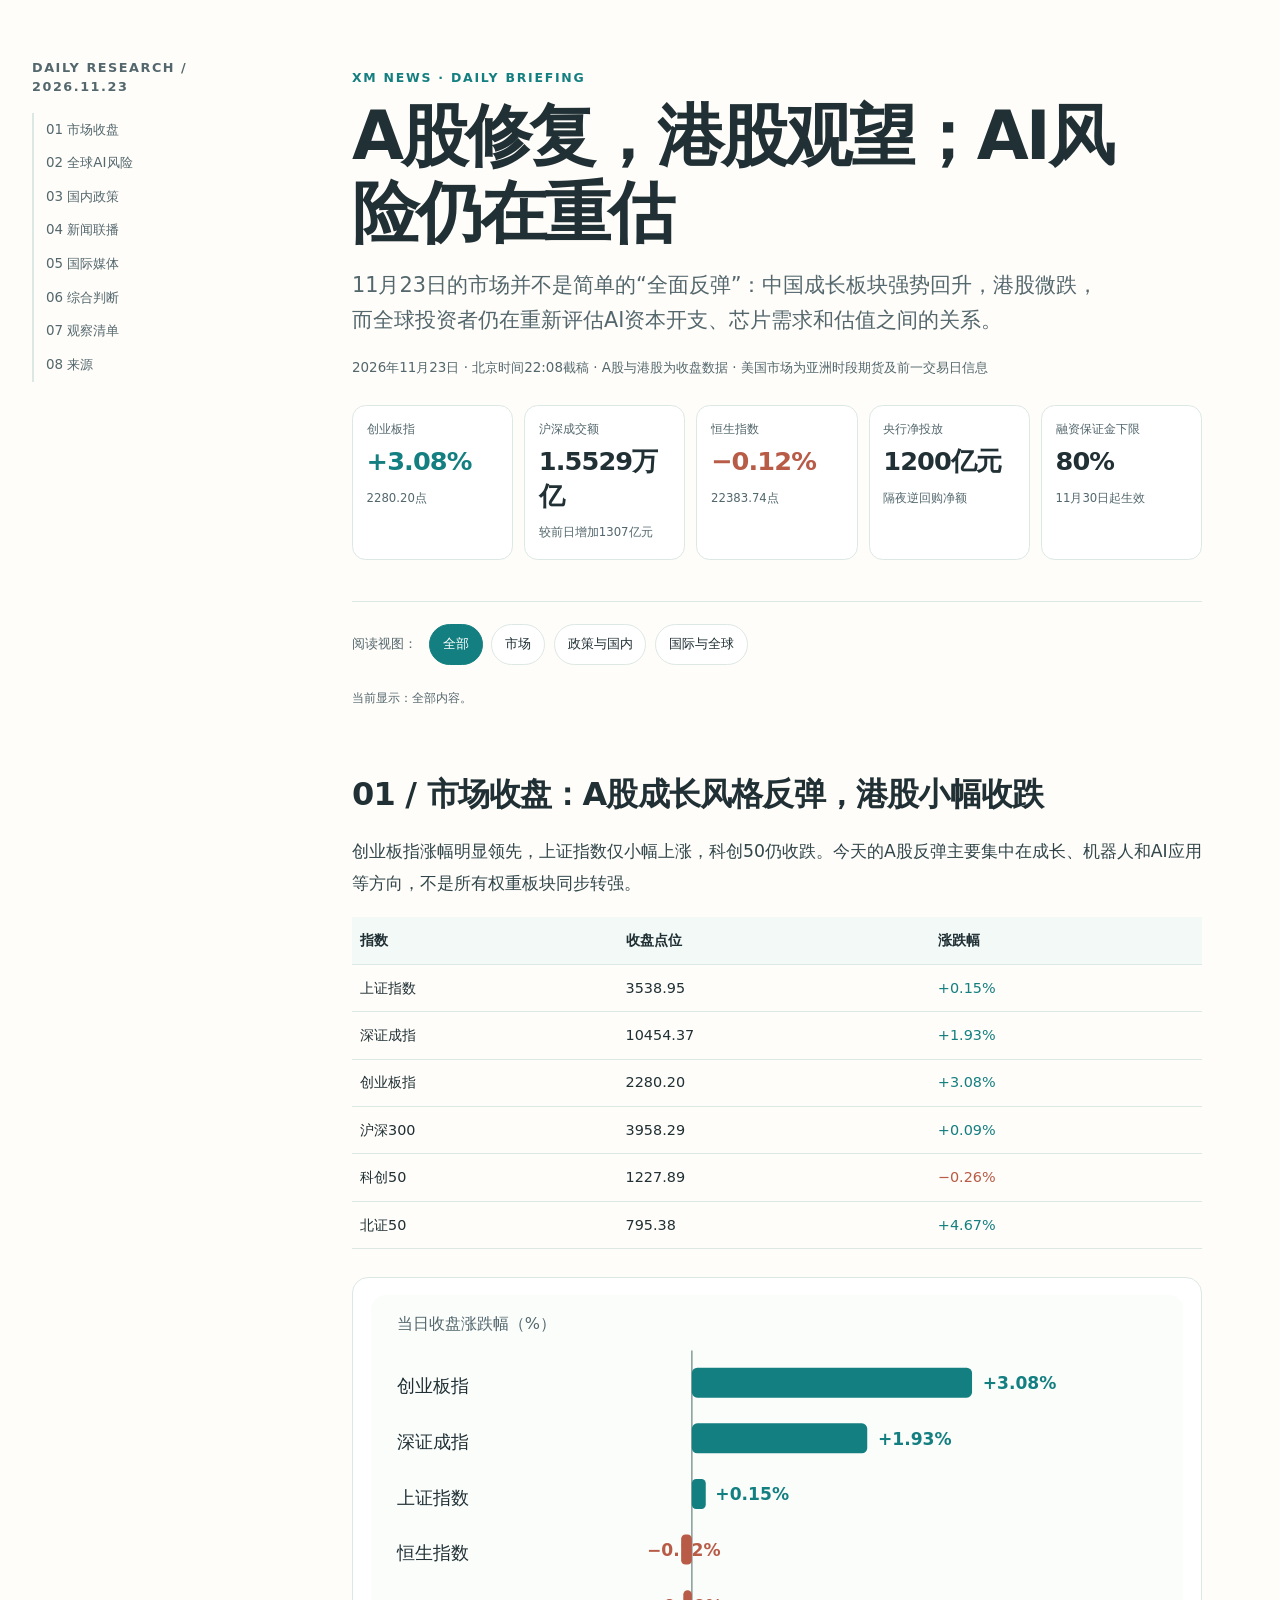
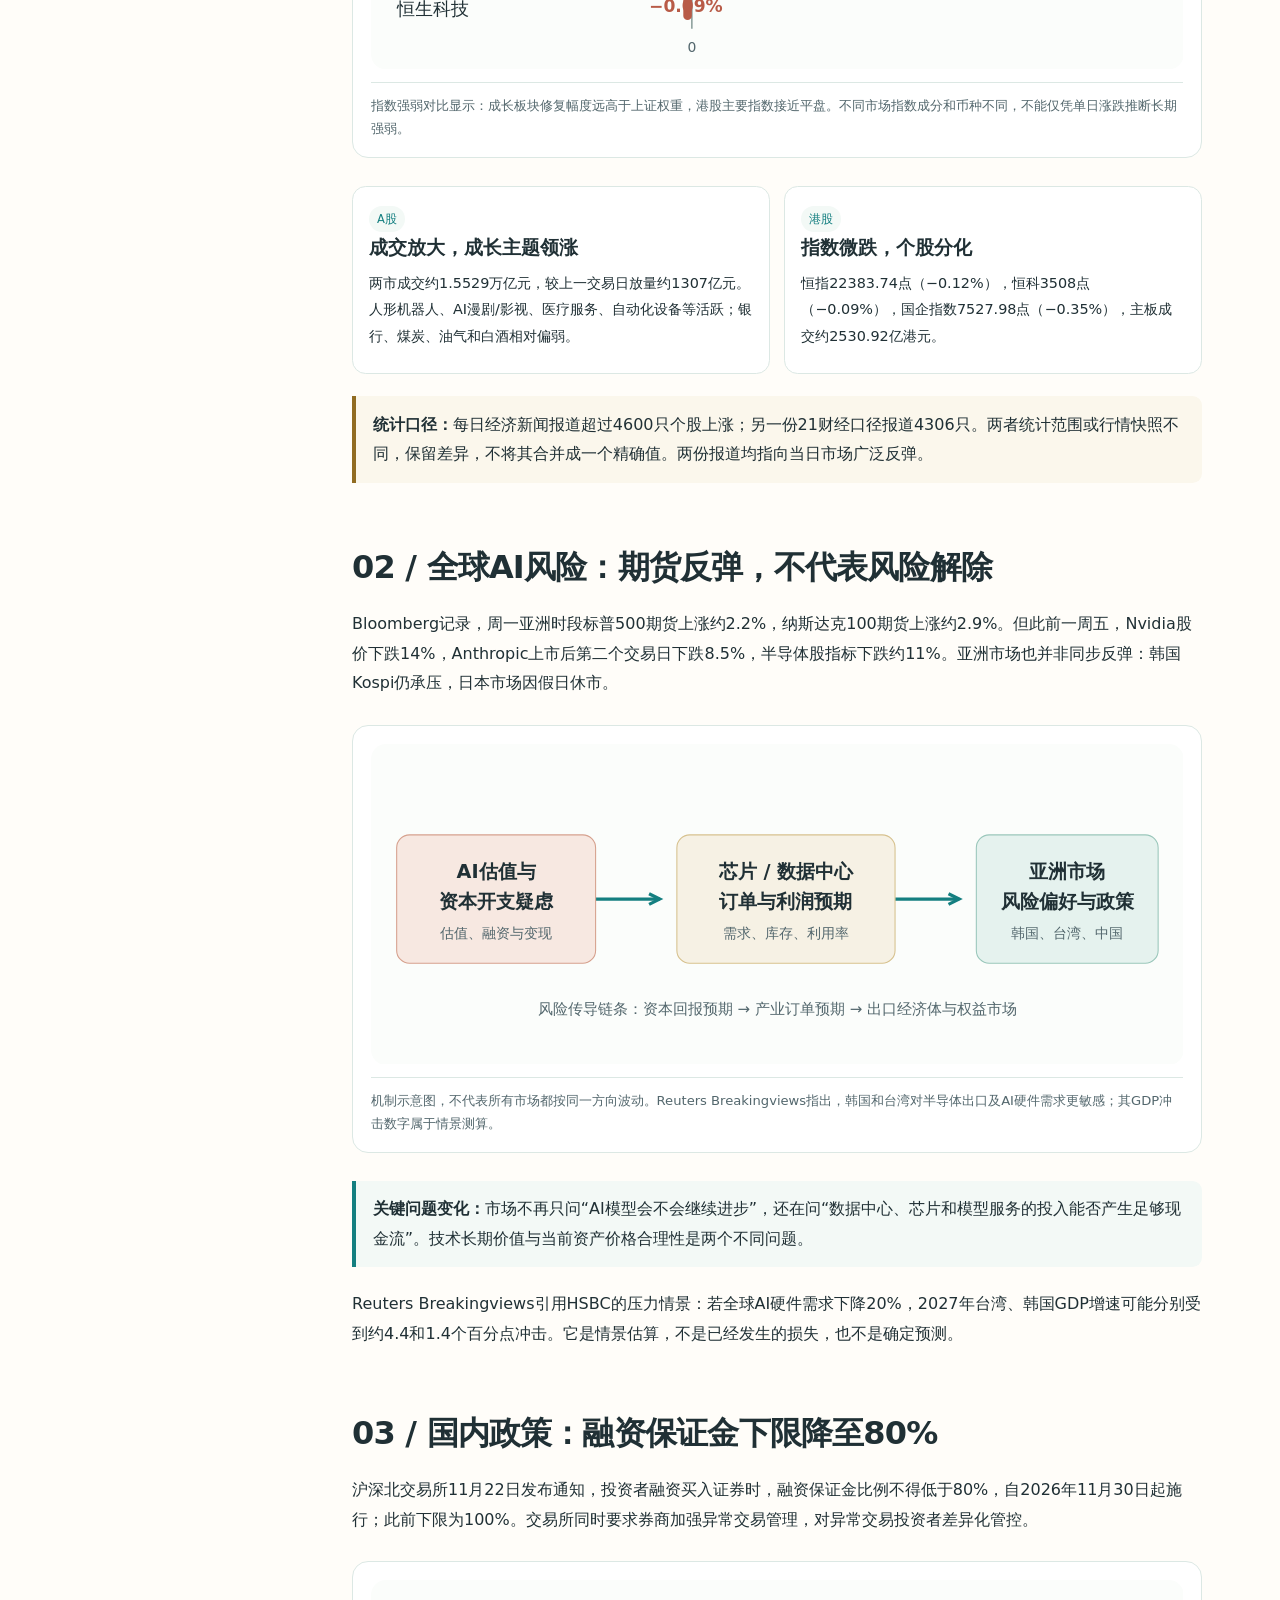
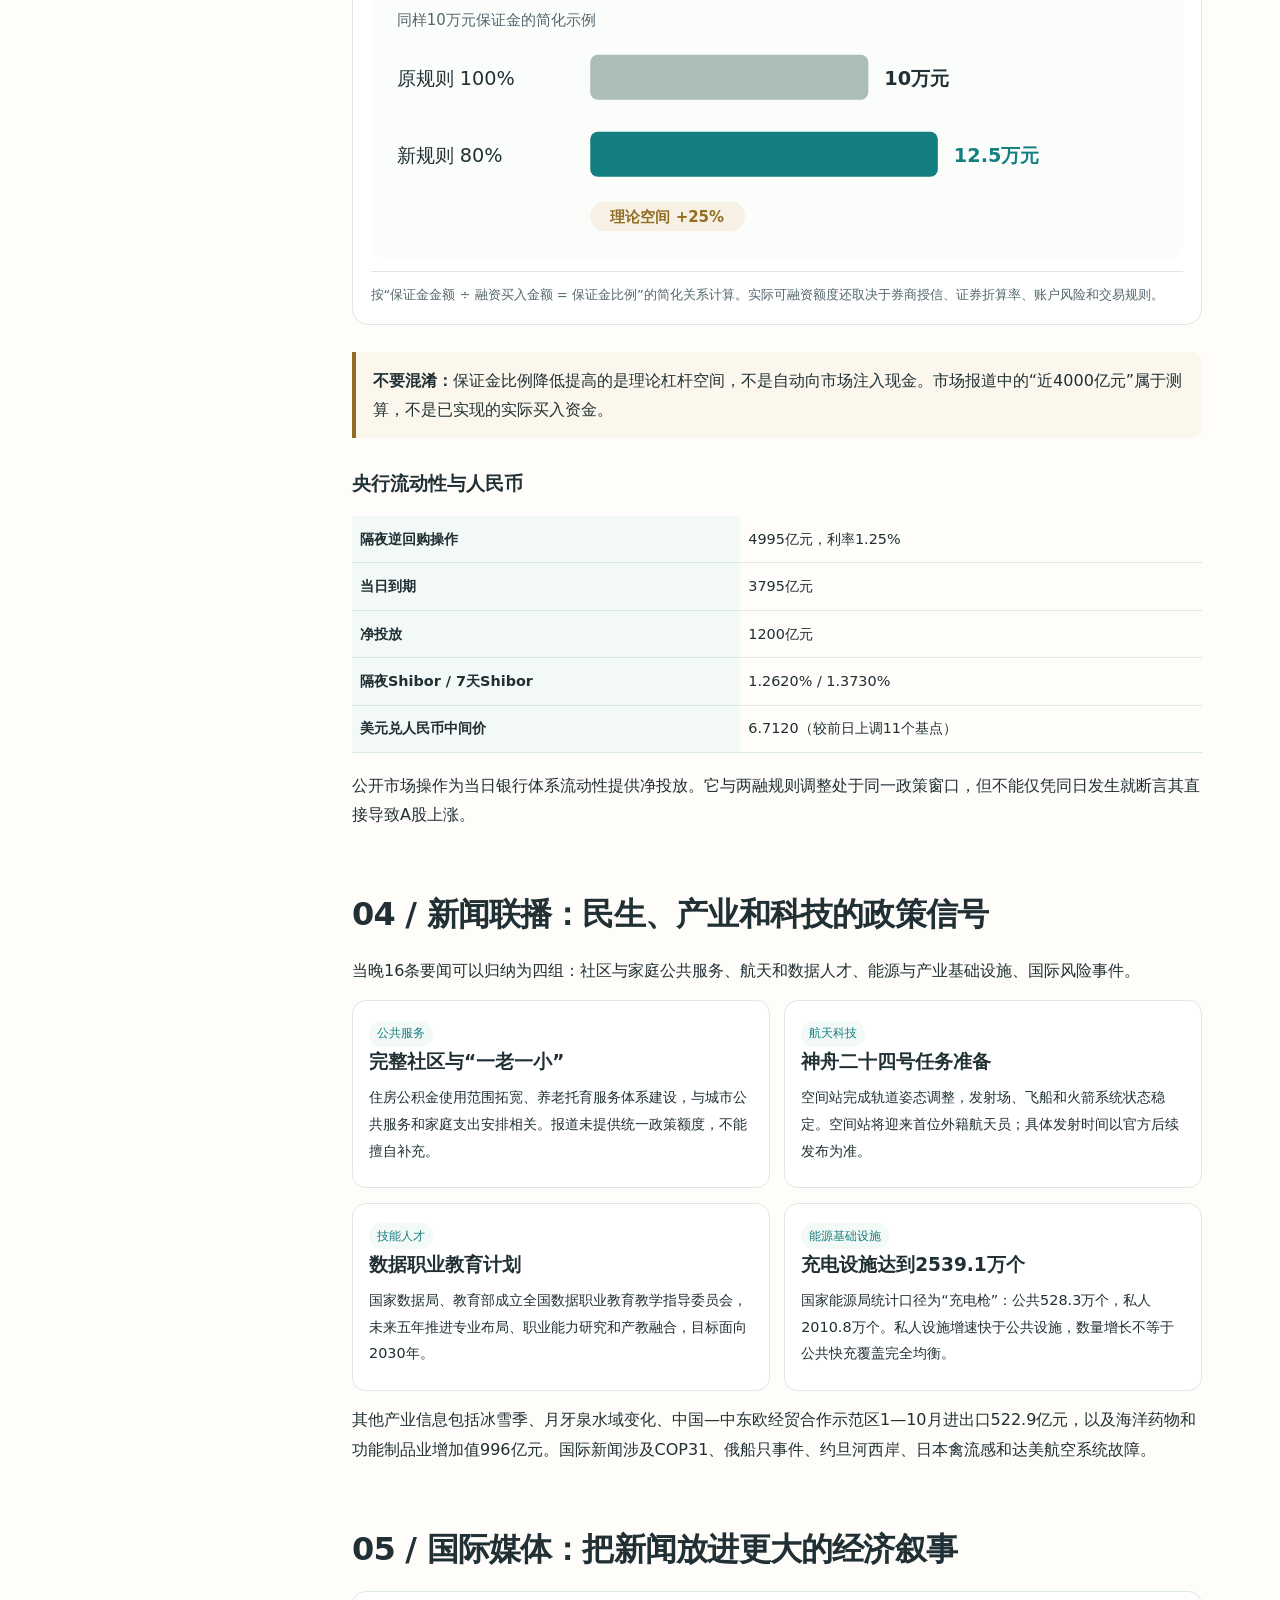
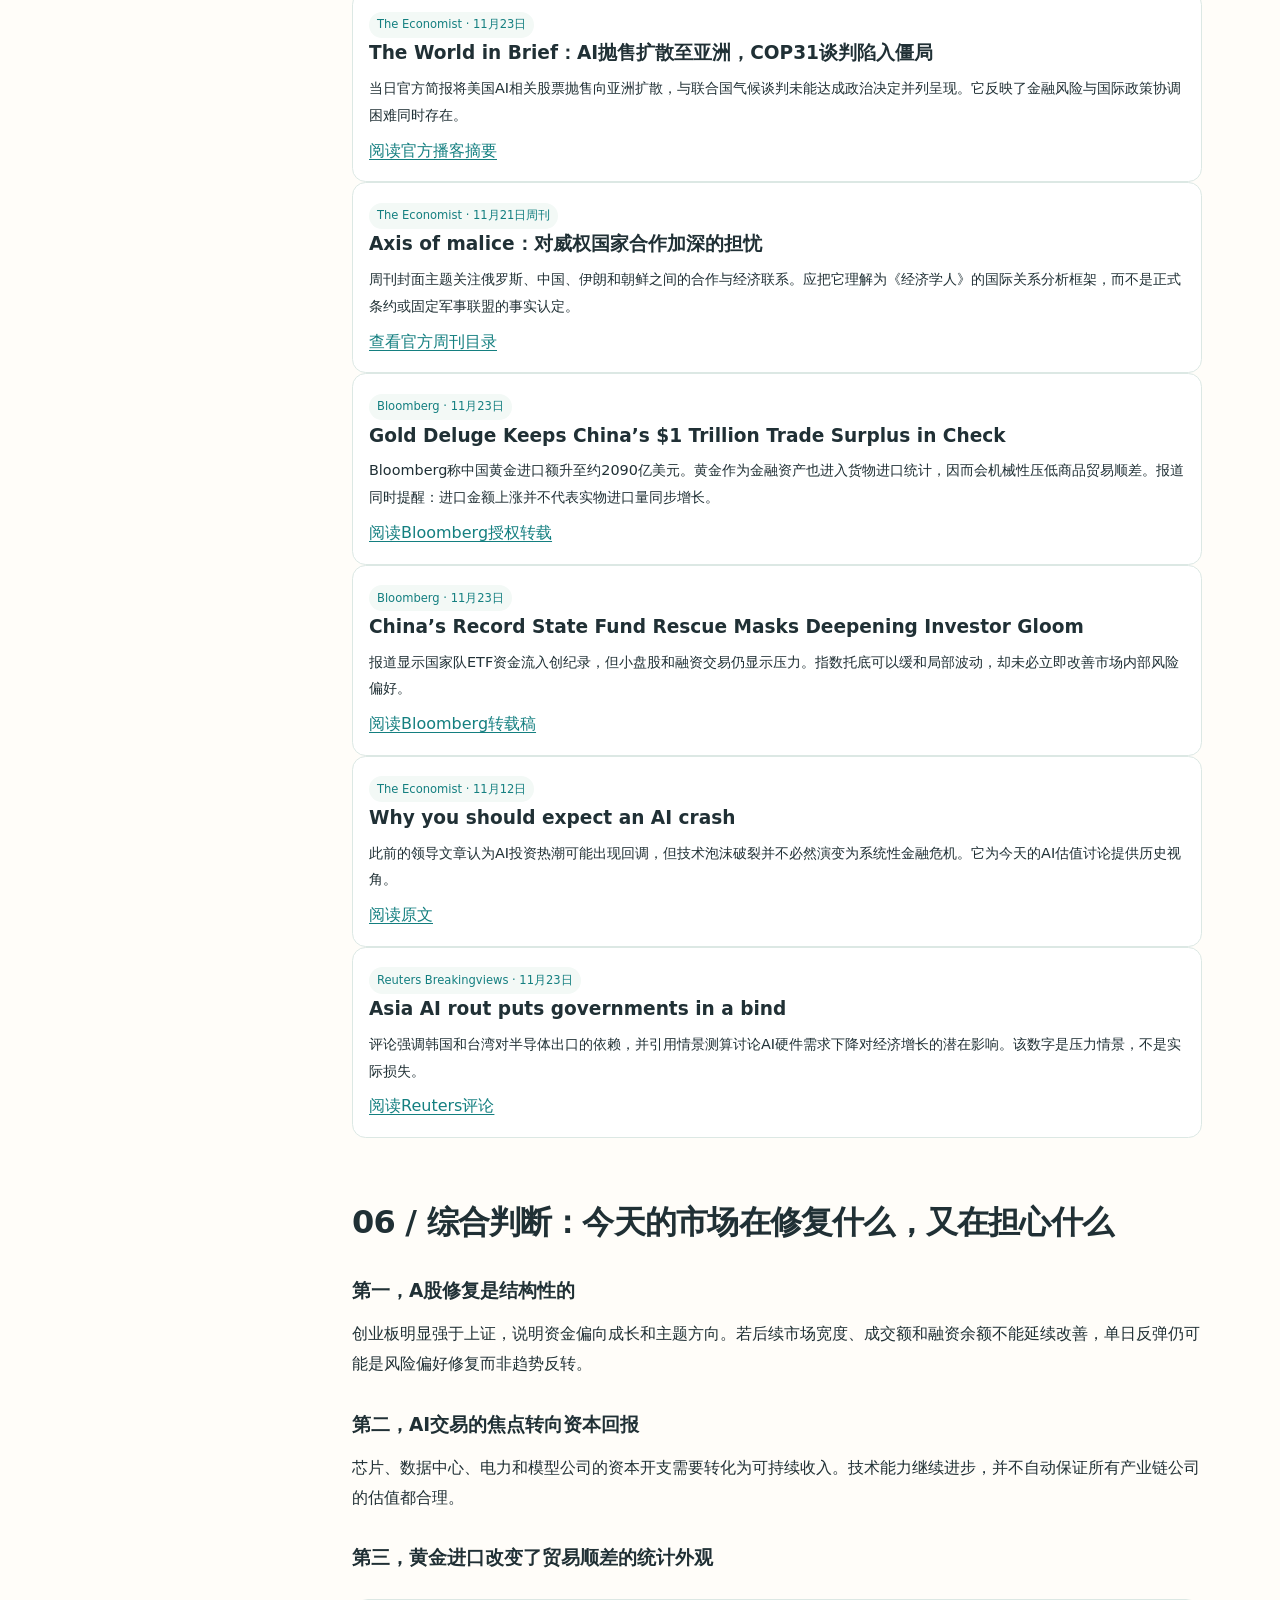
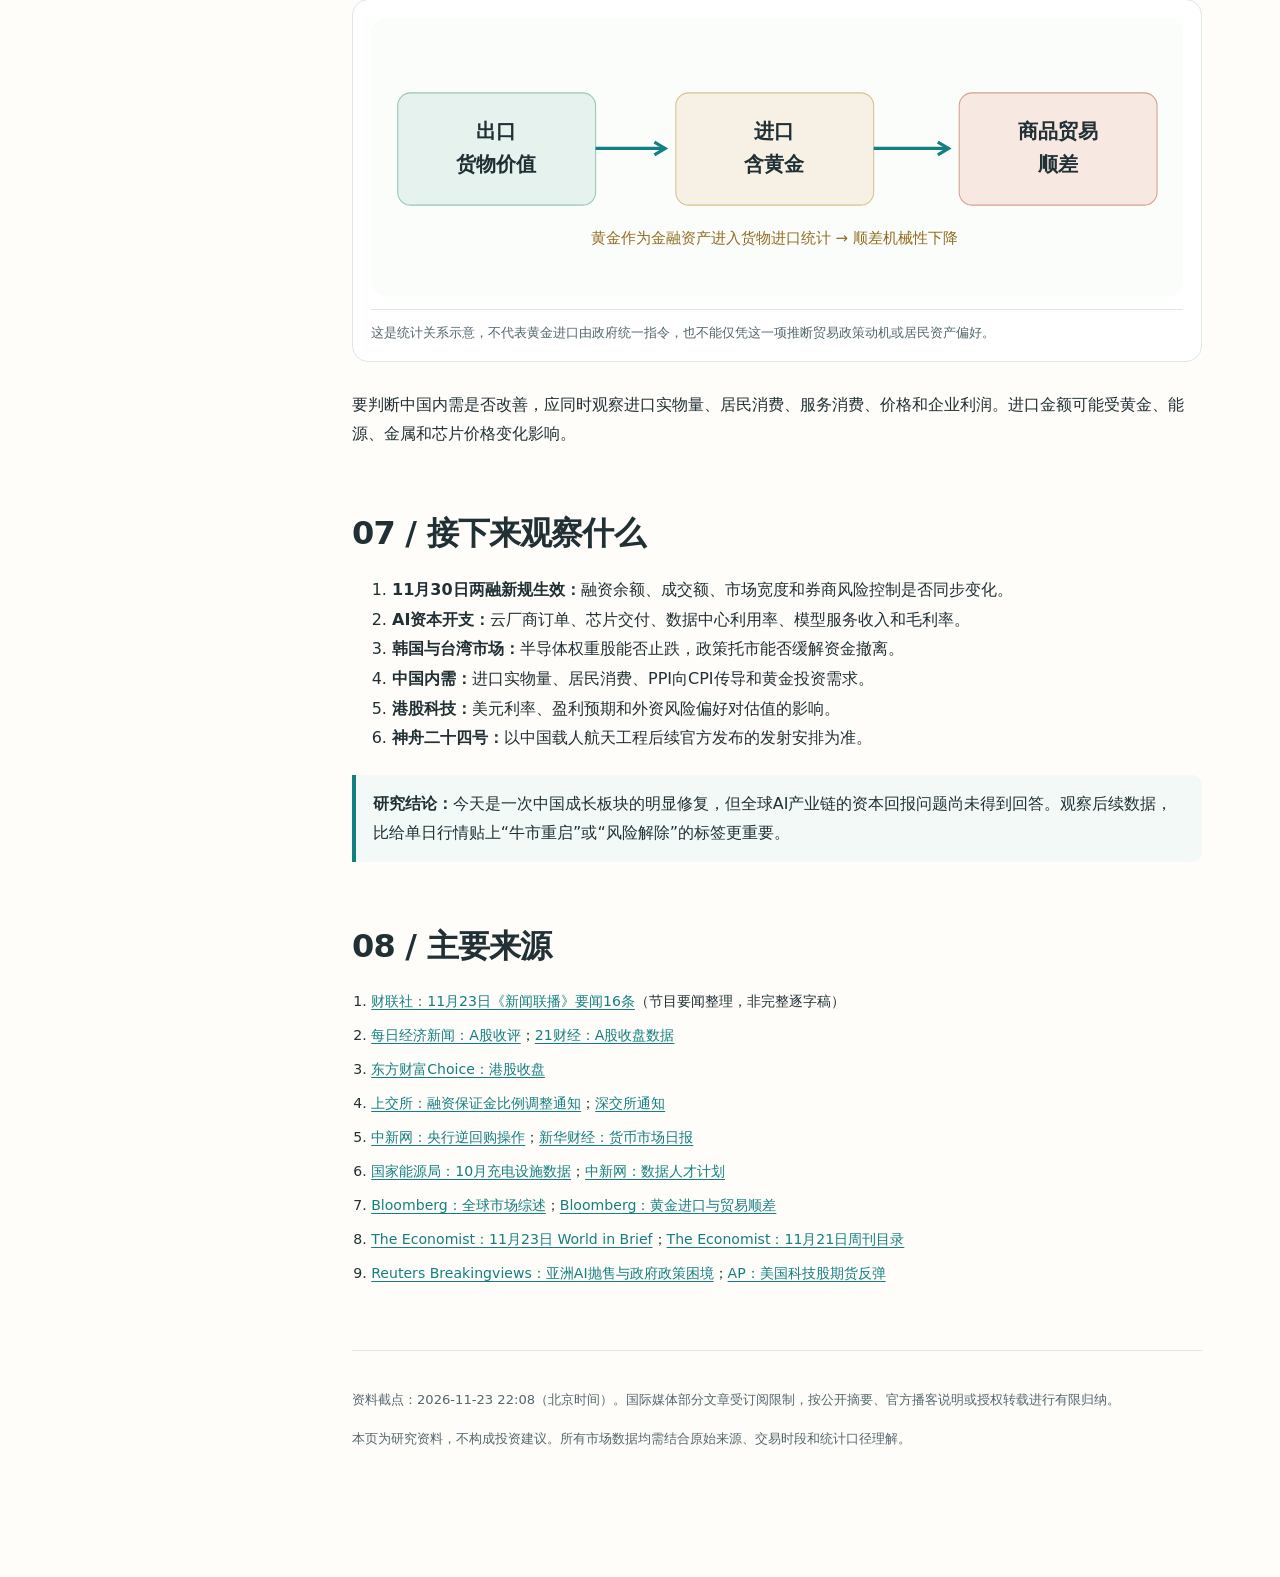
==== posts/2026-11-23/index.html @ ab64735c "feat: add daily news research archive and Olah-style visual report" ====
<!doctype html>
<html lang="zh-CN">
<head>
<meta charset="utf-8">
<meta name="viewport" content="width=device-width,initial-scale=1">
<meta name="color-scheme" content="light">
<meta name="description" content="2026年11月23日新闻联播、A股港股、全球市场与Economist、Bloomberg重点文章研究。">
<title>2026.11.23｜A股修复，AI风险重估</title>
<style>
:root{color-scheme:light;--paper:#fffdf9;--ink:#203035;--subtle:#53676d;--accent:#147f80;--transform:#d06d4d;--structure:#7461ba;--annotation:#916c22;--border:#dce8e4;--surface:#f3f9f6;--max-reading:850px;--positive:#147f80;--negative:#b85b47}
*{box-sizing:border-box}
html{scroll-behavior:smooth}
body{margin:0;background:var(--paper);color:var(--ink);font:16px/1.85 system-ui,-apple-system,"PingFang SC","Microsoft YaHei",sans-serif}
a{color:var(--accent);text-underline-offset:.18em}
a:hover{color:var(--transform)}
a:focus-visible,button:focus-visible{outline:3px solid var(--accent);outline-offset:3px}
.skip-link{position:absolute;left:1rem;top:-5rem;background:var(--ink);color:white;padding:.5rem 1rem;z-index:20}
.skip-link:focus{top:1rem}
.layout{max-width:1280px;margin:0 auto;display:grid;grid-template-columns:210px minmax(0,1fr);gap:clamp(2rem,5vw,5rem);padding:3.6rem 2rem 7rem}
.toc{position:sticky;top:2rem;align-self:start;font-size:.84rem;line-height:1.55;max-height:calc(100vh - 4rem);overflow:auto}
.toc strong{display:block;font-size:.8rem;letter-spacing:.12em;margin-bottom:1rem;color:var(--subtle)}
.toc a{display:block;text-decoration:none;color:var(--subtle);border-left:2px solid var(--border);padding:.4rem .75rem}
.toc a:hover{border-color:var(--accent);color:var(--accent);background:var(--surface)}
main{min-width:0}
article{max-width:var(--max-reading);margin:0 auto;min-width:0}
.kicker{font-size:.78rem;letter-spacing:.14em;color:var(--accent);font-weight:750;text-transform:uppercase}
.article-header{padding:.5rem 0 1.4rem;border-bottom:1px solid var(--border)}
.article-header h1{font-size:clamp(2.45rem,5.4vw,4.2rem);line-height:1.14;letter-spacing:-.045em;margin:.6rem 0 1rem;max-width:780px}
.dek{font-size:clamp(1.1rem,2vw,1.3rem);line-height:1.7;color:var(--subtle);max-width:760px;margin:.5rem 0 1.1rem}
.meta{font-size:.84rem;color:var(--subtle)}
.metrics{display:grid;grid-template-columns:repeat(5,minmax(0,1fr));gap:.7rem;margin:1.5rem 0 1.2rem}
.metric{border:1px solid var(--border);border-radius:.85rem;background:white;padding:.8rem .85rem;min-width:0}
.metric .name{font-size:.76rem;color:var(--subtle);display:block}
.metric .value{display:block;font-size:clamp(1.15rem,2vw,1.65rem);font-weight:760;letter-spacing:-.035em;line-height:1.35;margin:.2rem 0}
.metric .detail{font-size:.73rem;color:var(--subtle)}
.positive{color:var(--positive)}.negative{color:var(--negative)}
.filterbar{display:flex;align-items:center;gap:.55rem;flex-wrap:wrap;margin:1.35rem 0}
.filterbar span{font-size:.82rem;color:var(--subtle);margin-right:.2rem}
button{font:inherit;font-size:.82rem;cursor:pointer;padding:.45rem .8rem;border:1px solid var(--border);border-radius:999px;background:white;color:var(--ink)}
button[aria-pressed="true"]{background:var(--accent);color:white;border-color:var(--accent)}
.status{min-height:1.35rem;font-size:.78rem;color:var(--subtle)}
section{scroll-margin-top:2rem;margin-top:3.9rem}
h2{font-size:clamp(1.55rem,3vw,2rem);line-height:1.4;margin:0 0 1.2rem;letter-spacing:-.025em}
h3{font-size:1.16rem;line-height:1.5;margin:2rem 0 .6rem}
p{margin:.9rem 0}
.lead{font-size:1.08rem;color:#31464b}
.small{font-size:.86rem;color:var(--subtle)}
.note{margin:1.4rem 0;padding:.85rem 1.05rem;border-left:4px solid var(--accent);background:var(--surface);border-radius:0 .6rem .6rem 0}
.warning{border-left-color:var(--annotation);background:#fbf7ec}
figure{margin:1.7rem 0;padding:1.1rem;border:1px solid var(--border);border-radius:1rem;background:white}
figure svg{width:100%;height:auto;display:block}
figcaption{font-size:.82rem;line-height:1.7;color:var(--subtle);border-top:1px solid var(--border);margin-top:.8rem;padding-top:.75rem}
table{width:100%;border-collapse:collapse;font-size:.9rem;margin:1.1rem 0}
th,td{border-bottom:1px solid var(--border);text-align:left;padding:.62rem .5rem;vertical-align:top}
th{font-weight:700;background:var(--surface)}
.grid2{display:grid;grid-template-columns:repeat(2,minmax(0,1fr));gap:.9rem}
.panel{border:1px solid var(--border);border-radius:.85rem;padding:1rem;background:white}
.panel h3{margin:.1rem 0 .5rem}
.panel p{font-size:.9rem;margin:.45rem 0}
.tag{display:inline-block;font-size:.72rem;color:var(--accent);background:var(--surface);border-radius:999px;padding:.15rem .5rem;margin-right:.25rem}
.story[hidden]{display:none!important}
.source-list{padding-left:1.2rem}
.source-list li{margin:.5rem 0;font-size:.88rem}
footer{border-top:1px solid var(--border);margin-top:4rem;padding-top:1.4rem;color:var(--subtle);font-size:.82rem}
@media(max-width:960px){.layout{display:block;padding:2rem 1.25rem 5rem}.toc{position:static;max-height:none;margin-bottom:1.5rem;border-bottom:1px solid var(--border);padding-bottom:1rem}.toc a{display:inline-block;border:0;border-bottom:2px solid transparent;margin-right:.3rem;padding:.35rem .3rem}.metrics{grid-template-columns:repeat(3,minmax(0,1fr))}}
@media(max-width:560px){body{font-size:15.5px}.layout{padding:1.2rem 1rem 4rem}.metrics{grid-template-columns:repeat(2,minmax(0,1fr));gap:.55rem}.metric{padding:.7rem}.grid2{grid-template-columns:1fr}figure{padding:.65rem}section{margin-top:3rem}h2{margin-bottom:.9rem}table{font-size:.82rem}th,td{padding:.5rem .35rem}}
@media(prefers-reduced-motion:reduce){html{scroll-behavior:auto}*,*::before,*::after{animation:none!important;transition:none!important}}
@media print{body{background:white;color:black;font-size:10.5pt}.layout{display:block;padding:0}.toc,.filterbar,.skip-link{display:none!important}article{max-width:none}.metrics{grid-template-columns:repeat(5,1fr)}figure{break-inside:avoid}.story[hidden]{display:block!important}a{color:#164e54}section{margin-top:1.6rem}}
</style>
</head>
<body>
<a class="skip-link" href="#content">跳转至正文</a>
<div class="layout">
<nav class="toc" aria-label="文章目录">
<strong>DAILY RESEARCH / 2026.11.23</strong>
<a href="#markets">01 市场收盘</a>
<a href="#ai">02 全球AI风险</a>
<a href="#policy">03 国内政策</a>
<a href="#broadcast">04 新闻联播</a>
<a href="#media">05 国际媒体</a>
<a href="#synthesis">06 综合判断</a>
<a href="#watch">07 观察清单</a>
<a href="#sources">08 来源</a>
</nav>
<main id="content">
<article>
<header class="article-header">
<div class="kicker">XM NEWS · DAILY BRIEFING</div>
<h1>A股修复，港股观望；AI风险仍在重估</h1>
<p class="dek">11月23日的市场并不是简单的“全面反弹”：中国成长板块强势回升，港股微跌，而全球投资者仍在重新评估AI资本开支、芯片需求和估值之间的关系。</p>
<div class="meta">2026年11月23日 · 北京时间22:08截稿 · A股与港股为收盘数据 · 美国市场为亚洲时段期货及前一交易日信息</div>
<div class="metrics">
<div class="metric"><span class="name">创业板指</span><span class="value positive">+3.08%</span><span class="detail">2280.20点</span></div>
<div class="metric"><span class="name">沪深成交额</span><span class="value">1.5529万亿</span><span class="detail">较前日增加1307亿元</span></div>
<div class="metric"><span class="name">恒生指数</span><span class="value negative">−0.12%</span><span class="detail">22383.74点</span></div>
<div class="metric"><span class="name">央行净投放</span><span class="value">1200亿元</span><span class="detail">隔夜逆回购净额</span></div>
<div class="metric"><span class="name">融资保证金下限</span><span class="value">80%</span><span class="detail">11月30日起生效</span></div>
</div>
</header>

<div class="filterbar" aria-label="内容筛选">
<span>阅读视图：</span>
<button type="button" data-filter="all" aria-pressed="false">全部</button>
<button type="button" data-filter="markets" aria-pressed="false">市场</button>
<button type="button" data-filter="policy" aria-pressed="false">政策与国内</button>
<button type="button" data-filter="global" aria-pressed="false">国际与全球</button>
</div>
<div id="filter-status" class="status" aria-live="polite">当前显示全部内容。</div>

<section id="markets" class="story" data-topic="markets">
<h2>01 / 市场收盘：A股成长风格反弹，港股小幅收跌</h2>
<p class="lead">创业板指涨幅明显领先，上证指数仅小幅上涨，科创50仍收跌。今天的A股反弹主要集中在成长、机器人和AI应用等方向，不是所有权重板块同步转强。</p>
<table>
<thead><tr><th>指数</th><th>收盘点位</th><th>涨跌幅</th></tr></thead>
<tbody>
<tr><td>上证指数</td><td>3538.95</td><td class="positive">+0.15%</td></tr>
<tr><td>深证成指</td><td>10454.37</td><td class="positive">+1.93%</td></tr>
<tr><td>创业板指</td><td>2280.20</td><td class="positive">+3.08%</td></tr>
<tr><td>沪深300</td><td>3958.29</td><td class="positive">+0.09%</td></tr>
<tr><td>科创50</td><td>1227.89</td><td class="negative">−0.26%</td></tr>
<tr><td>北证50</td><td>795.38</td><td class="positive">+4.67%</td></tr>
</tbody>
</table>
<figure>
<svg role="img" aria-labelledby="a-title a-desc" viewBox="0 0 760 350" xmlns="http://www.w3.org/2000/svg">
<title id="a-title">11月23日主要指数涨跌幅对比</title>
<desc id="a-desc">创业板指上涨3.08%，深证成指上涨1.93%，上证指数上涨0.15%，恒生指数下跌0.12%，恒生科技指数下跌0.09%。</desc>
<rect width="760" height="350" rx="14" fill="#fbfdfb"/>
<text x="24" y="32" fill="#53676d" font-size="15">当日收盘涨跌幅（%）</text>
<line x1="300" y1="52" x2="300" y2="312" stroke="#8da19d" stroke-width="1.5"/>
<g font-size="17" fill="#203035">
<text x="24" y="91">创业板指</text><text x="24" y="143">深证成指</text><text x="24" y="195">上证指数</text><text x="24" y="247">恒生指数</text><text x="24" y="299">恒生科技</text>
</g>
<g fill="#147f80">
<rect x="300" y="68" width="262" height="28" rx="5"/><rect x="300" y="120" width="164" height="28" rx="5"/><rect x="300" y="172" width="13" height="28" rx="4"/>
</g>
<g fill="#b85b47">
<rect x="290" y="224" width="10" height="28" rx="4"/><rect x="292" y="276" width="8" height="28" rx="4"/>
</g>
<g font-size="16" font-weight="700">
<text x="572" y="88" fill="#147f80">+3.08%</text><text x="474" y="140" fill="#147f80">+1.93%</text><text x="322" y="192" fill="#147f80">+0.15%</text><text x="258" y="244" fill="#b85b47">−0.12%</text><text x="260" y="296" fill="#b85b47">−0.09%</text>
</g>
<text x="300" y="334" fill="#53676d" font-size="13" text-anchor="middle">0</text>
</svg>
<figcaption>指数强弱对比显示：成长板块修复幅度远高于上证权重，港股主要指数接近平盘。不同市场指数成分和币种不同，不能仅凭单日涨跌推断长期强弱。</figcaption>
</figure>
<div class="grid2">
<div class="panel"><span class="tag">A股</span><h3>成交放大，成长主题领涨</h3><p>两市成交约1.5529万亿元，较上一交易日放量约1307亿元。人形机器人、AI漫剧/影视、医疗服务、自动化设备等活跃；银行、煤炭、油气和白酒相对偏弱。</p></div>
<div class="panel"><span class="tag">港股</span><h3>指数微跌，个股分化</h3><p>恒指22383.74点（−0.12%），恒科3508点（−0.09%），国企指数7527.98点（−0.35%），主板成交约2530.92亿港元。</p></div>
</div>
<div class="note warning"><strong>统计口径：</strong>每日经济新闻报道超过4600只个股上涨；另一份21财经口径报道4306只。两者统计范围或行情快照不同，保留差异，不将其合并成一个精确值。两份报道均指向当日市场广泛反弹。</div>
</section>

<section id="ai" class="story" data-topic="global">
<h2>02 / 全球AI风险：期货反弹，不代表风险解除</h2>
<p>Bloomberg记录，周一亚洲时段标普500期货上涨约2.2%，纳斯达克100期货上涨约2.9%。但此前一周五，Nvidia股价下跌14%，Anthropic上市后第二个交易日下跌8.5%，半导体股指标下跌约11%。亚洲市场也并非同步反弹：韩国Kospi仍承压，日本市场因假日休市。</p>
<figure>
<svg role="img" aria-labelledby="flow-title flow-desc" viewBox="0 0 760 300" xmlns="http://www.w3.org/2000/svg">
<title id="flow-title">AI估值修正向亚洲市场传导的路径</title>
<desc id="flow-desc">AI资本开支回报疑虑影响芯片和数据中心订单预期，再传导至亚洲科技出口、市场风险偏好和政策托底。</desc>
<rect width="760" height="300" rx="14" fill="#fbfdfb"/>
<g stroke="#147f80" stroke-width="3" fill="none"><path d="M210 145 H270"/><path d="M490 145 H550"/><path d="M260 140 l10 5 -10 5"/><path d="M540 140 l10 5 -10 5"/></g>
<rect x="24" y="85" width="186" height="120" rx="12" fill="#f7e8e1" stroke="#d6a18e"/>
<rect x="286" y="85" width="204" height="120" rx="12" fill="#f6f1e4" stroke="#d7c28f"/>
<rect x="566" y="85" width="170" height="120" rx="12" fill="#e5f2ee" stroke="#9ac7bb"/>
<g font-size="18" font-weight="700" fill="#203035" text-anchor="middle"><text x="117" y="125">AI估值与</text><text x="117" y="153">资本开支疑虑</text><text x="388" y="125">芯片 / 数据中心</text><text x="388" y="153">订单与利润预期</text><text x="651" y="125">亚洲市场</text><text x="651" y="153">风险偏好与政策</text></g>
<g font-size="13" fill="#53676d" text-anchor="middle"><text x="117" y="181">估值、融资与变现</text><text x="388" y="181">需求、库存、利用率</text><text x="651" y="181">韩国、台湾、中国</text></g>
<text x="380" y="252" font-size="14" fill="#53676d" text-anchor="middle">风险传导链条：资本回报预期 → 产业订单预期 → 出口经济体与权益市场</text>
</svg>
<figcaption>机制示意图，不代表所有市场都按同一方向波动。Reuters Breakingviews指出，韩国和台湾对半导体出口及AI硬件需求更敏感；其GDP冲击数字属于情景测算。</figcaption>
</figure>
<div class="note"><strong>关键问题变化：</strong>市场不再只问“AI模型会不会继续进步”，还在问“数据中心、芯片和模型服务的投入能否产生足够现金流”。技术长期价值与当前资产价格合理性是两个不同问题。</div>
<p>Reuters Breakingviews引用HSBC的压力情景：若全球AI硬件需求下降20%，2027年台湾、韩国GDP增速可能分别受到约4.4和1.4个百分点冲击。它是情景估算，不是已经发生的损失，也不是确定预测。</p>
</section>

<section id="policy" class="story" data-topic="policy">
<h2>03 / 国内政策：融资保证金下限降至80%</h2>
<p>沪深北交易所11月22日发布通知，投资者融资买入证券时，融资保证金比例不得低于80%，自2026年11月30日起施行；此前下限为100%。交易所同时要求券商加强异常交易管理，对异常交易投资者差异化管控。</p>
<figure>
<svg role="img" aria-labelledby="margin-title margin-desc" viewBox="0 0 760 260" xmlns="http://www.w3.org/2000/svg">
<title id="margin-title">融资保证金比例调整的理论购买能力示意</title>
<desc id="margin-desc">相同10万元保证金，保证金比例100%时对应10万元融资买入金额，比例80%时对应12.5万元，理论能力提升25%。</desc>
<rect width="760" height="260" rx="14" fill="#fbfdfb"/>
<g fill="#53676d" font-size="14"><text x="24" y="42">同样10万元保证金的简化示例</text></g>
<text x="24" y="98" font-size="18" fill="#203035">原规则 100%</text><rect x="205" y="70" width="260" height="42" rx="7" fill="#aabdb8"/><text x="480" y="98" font-size="18" fill="#203035" font-weight="700">10万元</text>
<text x="24" y="170" font-size="18" fill="#203035">新规则 80%</text><rect x="205" y="142" width="325" height="42" rx="7" fill="#147f80"/><text x="545" y="170" font-size="18" fill="#147f80" font-weight="700">12.5万元</text>
<rect x="205" y="207" width="145" height="28" rx="14" fill="#f6f1e4"/><text x="277" y="226" text-anchor="middle" font-size="14" fill="#916c22" font-weight="700">理论空间 +25%</text>
</svg>
<figcaption>按“保证金金额 ÷ 融资买入金额 = 保证金比例”的简化关系计算。实际可融资额度还取决于券商授信、证券折算率、账户风险和交易规则。</figcaption>
</figure>
<div class="note warning"><strong>不要混淆：</strong>保证金比例降低提高的是理论杠杆空间，不是自动向市场注入现金。市场报道中的“近4000亿元”属于测算，不是已实现的实际买入资金。</div>
<h3>央行流动性与人民币</h3>
<table><tbody>
<tr><th>隔夜逆回购操作</th><td>4995亿元，利率1.25%</td></tr>
<tr><th>当日到期</th><td>3795亿元</td></tr>
<tr><th>净投放</th><td>1200亿元</td></tr>
<tr><th>隔夜Shibor / 7天Shibor</th><td>1.2620% / 1.3730%</td></tr>
<tr><th>美元兑人民币中间价</th><td>6.7120（较前日上调11个基点）</td></tr>
</tbody></table>
<p>公开市场操作为当日银行体系流动性提供净投放。它与两融规则调整处于同一政策窗口，但不能仅凭同日发生就断言其直接导致A股上涨。</p>
</section>

<section id="broadcast" class="story" data-topic="policy">
<h2>04 / 新闻联播：民生、产业和科技的政策信号</h2>
<p>当晚16条要闻可以归纳为四组：社区与家庭公共服务、航天和数据人才、能源与产业基础设施、国际风险事件。</p>
<div class="grid2">
<div class="panel"><span class="tag">公共服务</span><h3>完整社区与“一老一小”</h3><p>住房公积金使用范围拓宽、养老托育服务体系建设，与城市公共服务和家庭支出安排相关。报道未提供统一政策额度，不能擅自补充。</p></div>
<div class="panel"><span class="tag">航天科技</span><h3>神舟二十四号任务准备</h3><p>空间站完成轨道姿态调整，发射场、飞船和火箭系统状态稳定。空间站将迎来首位外籍航天员；具体发射时间以官方后续发布为准。</p></div>
<div class="panel"><span class="tag">技能人才</span><h3>数据职业教育计划</h3><p>国家数据局、教育部成立全国数据职业教育教学指导委员会，未来五年推进专业布局、职业能力研究和产教融合，目标面向2030年。</p></div>
<div class="panel"><span class="tag">能源基础设施</span><h3>充电设施达到2539.1万个</h3><p>国家能源局统计口径为“充电枪”：公共528.3万个，私人2010.8万个。私人设施增速快于公共设施，数量增长不等于公共快充覆盖完全均衡。</p></div>
</div>
<p>其他产业信息包括冰雪季、月牙泉水域变化、中国—中东欧经贸合作示范区1—10月进出口522.9亿元，以及海洋药物和功能制品业增加值996亿元。国际新闻涉及COP31、俄船只事件、约旦河西岸、日本禽流感和达美航空系统故障。</p>
</section>

<section id="media" class="story" data-topic="global">
<h2>05 / 国际媒体：把新闻放进更大的经济叙事</h2>
<div class="panel">
<span class="tag">The Economist · 11月23日</span>
<h3>The World in Brief：AI抛售扩散至亚洲，COP31谈判陷入僵局</h3>
<p>当日官方简报将美国AI相关股票抛售向亚洲扩散，与联合国气候谈判未能达成政治决定并列呈现。它反映了金融风险与国际政策协调困难同时存在。</p>
<a href="https://shows.acast.com/theeconomistmorningbriefing/episodes/cop31-collapses-russian-ship-hit-in-baltic-sea-and-mor" target="_blank" rel="noopener">阅读官方播客摘要</a>
</div>
<div class="panel">
<span class="tag">The Economist · 11月21日周刊</span>
<h3>Axis of malice：对威权国家合作加深的担忧</h3>
<p>周刊封面主题关注俄罗斯、中国、伊朗和朝鲜之间的合作与经济联系。应把它理解为《经济学人》的国际关系分析框架，而不是正式条约或固定军事联盟的事实认定。</p>
<a href="https://shows.acast.com/the-economist-weekly-edition/episodes" target="_blank" rel="noopener">查看官方周刊目录</a>
</div>
<div class="panel">
<span class="tag">Bloomberg · 11月23日</span>
<h3>Gold Deluge Keeps China’s $1 Trillion Trade Surplus in Check</h3>
<p>Bloomberg称中国黄金进口额升至约2090亿美元。黄金作为金融资产也进入货物进口统计，因而会机械性压低商品贸易顺差。报道同时提醒：进口金额上涨并不代表实物进口量同步增长。</p>
<a href="https://www.swissinfo.ch/eng/gold-deluge-keeps-chinas-$1-trillion-trade-surplus-in-check/92421298" target="_blank" rel="noopener">阅读Bloomberg授权转载</a>
</div>
<div class="panel">
<span class="tag">Bloomberg · 11月23日</span>
<h3>China’s Record State Fund Rescue Masks Deepening Investor Gloom</h3>
<p>报道显示国家队ETF资金流入创纪录，但小盘股和融资交易仍显示压力。指数托底可以缓和局部波动，却未必立即改善市场内部风险偏好。</p>
<a href="https://www.businesstimes.com.sg/international/chinas-record-state-fund-rescue-masks-deepening-investor-gloom" target="_blank" rel="noopener">阅读Bloomberg转载稿</a>
</div>
<div class="panel">
<span class="tag">The Economist · 11月12日</span>
<h3>Why you should expect an AI crash</h3>
<p>此前的领导文章认为AI投资热潮可能出现回调，但技术泡沫破裂并不必然演变为系统性金融危机。它为今天的AI估值讨论提供历史视角。</p>
<a href="https://www.economist.com/leaders/2026/11/12/why-you-should-expect-an-ai-crash" target="_blank" rel="noopener">阅读原文</a>
</div>
<div class="panel">
<span class="tag">Reuters Breakingviews · 11月23日</span>
<h3>Asia AI rout puts governments in a bind</h3>
<p>评论强调韩国和台湾对半导体出口的依赖，并引用情景测算讨论AI硬件需求下降对经济增长的潜在影响。该数字是压力情景，不是实际损失。</p>
<a href="https://www.reuters.com/commentary/breakingviews/asia-ai-rout-puts-governments-bind-2026-11-23/" target="_blank" rel="noopener">阅读Reuters评论</a>
</div>
</section>

<section id="synthesis" class="story" data-topic="markets">
<h2>06 / 综合判断：今天的市场在修复什么，又在担心什么</h2>
<h3>第一，A股修复是结构性的</h3>
<p>创业板明显强于上证，说明资金偏向成长和主题方向。若后续市场宽度、成交额和融资余额不能延续改善，单日反弹仍可能是风险偏好修复而非趋势反转。</p>
<h3>第二，AI交易的焦点转向资本回报</h3>
<p>芯片、数据中心、电力和模型公司的资本开支需要转化为可持续收入。技术能力继续进步，并不自动保证所有产业链公司的估值都合理。</p>
<h3>第三，黄金进口改变了贸易顺差的统计外观</h3>
<figure>
<svg role="img" aria-labelledby="gold-title gold-desc" viewBox="0 0 760 260" xmlns="http://www.w3.org/2000/svg">
<title id="gold-title">黄金进口如何影响商品贸易顺差统计</title>
<desc id="gold-desc">出口减去进口形成商品贸易顺差，黄金进口增加会扩大统计中的进口额，从而机械性降低顺差；这不等同于消费需求已经全面复苏。</desc>
<rect width="760" height="260" rx="14" fill="#fbfdfb"/>
<rect x="25" y="70" width="185" height="105" rx="12" fill="#e5f2ee" stroke="#9ac7bb"/>
<rect x="285" y="70" width="185" height="105" rx="12" fill="#f6f1e4" stroke="#d7c28f"/>
<rect x="550" y="70" width="185" height="105" rx="12" fill="#f7e8e1" stroke="#d6a18e"/>
<g font-size="19" font-weight="700" text-anchor="middle" fill="#203035"><text x="117" y="112">出口</text><text x="117" y="143">货物价值</text><text x="377" y="112">进口</text><text x="377" y="143">含黄金</text><text x="642" y="112">商品贸易</text><text x="642" y="143">顺差</text></g>
<g stroke="#147f80" stroke-width="3" fill="none"><path d="M210 122 H275 M470 122 H540"/><path d="M265 116 l10 6 -10 6 M530 116 l10 6 -10 6"/></g>
<text x="377" y="210" font-size="14" fill="#916c22" text-anchor="middle">黄金作为金融资产进入货物进口统计 → 顺差机械性下降</text>
</svg>
<figcaption>这是统计关系示意，不代表黄金进口由政府统一指令，也不能仅凭这一项推断贸易政策动机或居民资产偏好。</figcaption>
</figure>
<p>要判断中国内需是否改善，应同时观察进口实物量、居民消费、服务消费、价格和企业利润。进口金额可能受黄金、能源、金属和芯片价格变化影响。</p>
</section>

<section id="watch" class="story" data-topic="markets">
<h2>07 / 接下来观察什么</h2>
<ol>
<li><strong>11月30日两融新规生效：</strong>融资余额、成交额、市场宽度和券商风险控制是否同步变化。</li>
<li><strong>AI资本开支：</strong>云厂商订单、芯片交付、数据中心利用率、模型服务收入和毛利率。</li>
<li><strong>韩国与台湾市场：</strong>半导体权重股能否止跌，政策托市能否缓解资金撤离。</li>
<li><strong>中国内需：</strong>进口实物量、居民消费、PPI向CPI传导和黄金投资需求。</li>
<li><strong>港股科技：</strong>美元利率、盈利预期和外资风险偏好对估值的影响。</li>
<li><strong>神舟二十四号：</strong>以中国载人航天工程后续官方发布的发射安排为准。</li>
</ol>
<div class="note"><strong>研究结论：</strong>今天是一次中国成长板块的明显修复，但全球AI产业链的资本回报问题尚未得到回答。观察后续数据，比给单日行情贴上“牛市重启”或“风险解除”的标签更重要。</div>
</section>

<section id="sources" class="story" data-topic="all">
<h2>08 / 主要来源</h2>
<ol class="source-list">
<li><a href="https://finance.eastmoney.com/a/202611233937488474.html" target="_blank" rel="noopener">财联社：11月23日《新闻联播》要闻16条</a>（节目要闻整理，非完整逐字稿）</li>
<li><a href="https://www.nbd.com.cn/articles/2026-11-23/4655897.html" target="_blank" rel="noopener">每日经济新闻：A股收评</a>；<a href="https://finance.eastmoney.com/a/202611233937239827.html" target="_blank" rel="noopener">21财经：A股收盘数据</a></li>
<li><a href="https://finance.eastmoney.com/a/202611233937279790.html" target="_blank" rel="noopener">东方财富Choice：港股收盘</a></li>
<li><a href="https://www.sse.com.cn/lawandrules/sselawsrules2025/trade/specific/margin/c/c_20261122_10838633.shtml" target="_blank" rel="noopener">上交所：融资保证金比例调整通知</a>；<a href="https://www.szse.cn/disclosure/notice/t20261122_623985.html" target="_blank" rel="noopener">深交所通知</a></li>
<li><a href="https://www.chinanews.com/cj/2026/11-23/10736260.shtml" target="_blank" rel="noopener">中新网：央行逆回购操作</a>；<a href="https://m.cnfin.com/yw-lb/zixun/20261123/4499248_1.html" target="_blank" rel="noopener">新华财经：货币市场日报</a></li>
<li><a href="https://prpq.nea.gov.cn/jnyw/14930.html" target="_blank" rel="noopener">国家能源局：10月充电设施数据</a>；<a href="https://www.chinanews.com/edu/2026/11-23/10736240.shtml" target="_blank" rel="noopener">中新网：数据人才计划</a></li>
<li><a href="https://www.swissinfo.ch/eng/us-stock-futures-rally-after-ai-rout,-havens-fall:-markets-wrap/92421262" target="_blank" rel="noopener">Bloomberg：全球市场综述</a>；<a href="https://www.swissinfo.ch/eng/gold-deluge-keeps-chinas-$1-trillion-trade-surplus-in-check/92421298" target="_blank" rel="noopener">Bloomberg：黄金进口与贸易顺差</a></li>
<li><a href="https://shows.acast.com/theeconomistmorningbriefing/episodes/cop31-collapses-russian-ship-hit-in-baltic-sea-and-mor" target="_blank" rel="noopener">The Economist：11月23日 World in Brief</a>；<a href="https://shows.acast.com/the-economist-weekly-edition/episodes" target="_blank" rel="noopener">The Economist：11月21日周刊目录</a></li>
<li><a href="https://www.reuters.com/commentary/breakingviews/asia-ai-rout-puts-governments-bind-2026-11-23/" target="_blank" rel="noopener">Reuters Breakingviews：亚洲AI抛售与政府政策困境</a>；<a href="https://apnews.com/article/49ba1beba78fa4ed2bd5898029f79c91" target="_blank" rel="noopener">AP：美国科技股期货反弹</a></li>
</ol>
</section>
<footer>
<p>资料截点：2026-11-23 22:08（北京时间）。国际媒体部分文章受订阅限制，按公开摘要、官方播客说明或授权转载进行有限归纳。</p>
<p>本页为研究资料，不构成投资建议。所有市场数据均需结合原始来源、交易时段和统计口径理解。</p>
</footer>
</article>
</main>
</div>
<script>
(() => {
  const buttons = [...document.querySelectorAll('[data-filter]')];
  const stories = [...document.querySelectorAll('.story[data-topic]')];
  const status = document.getElementById('filter-status');
  const labels = {all:'全部内容',markets:'市场内容',policy:'政策与国内内容',global:'国际与全球内容'};
  function activate(filter) {
    stories.forEach(section => {
      const topics = (section.dataset.topic || '').split(/\s+/);
      section.hidden = filter !== 'all' && !topics.includes(filter) && !topics.includes('all');
    });
    buttons.forEach(button => button.setAttribute('aria-pressed', String(button.dataset.filter === filter)));
    status.textContent = '当前显示：' + labels[filter] + '。';
  }
  buttons.forEach(button => button.addEventListener('click', () => activate(button.dataset.filter)));
  activate('all');
})();
</script>
</body>
</html>
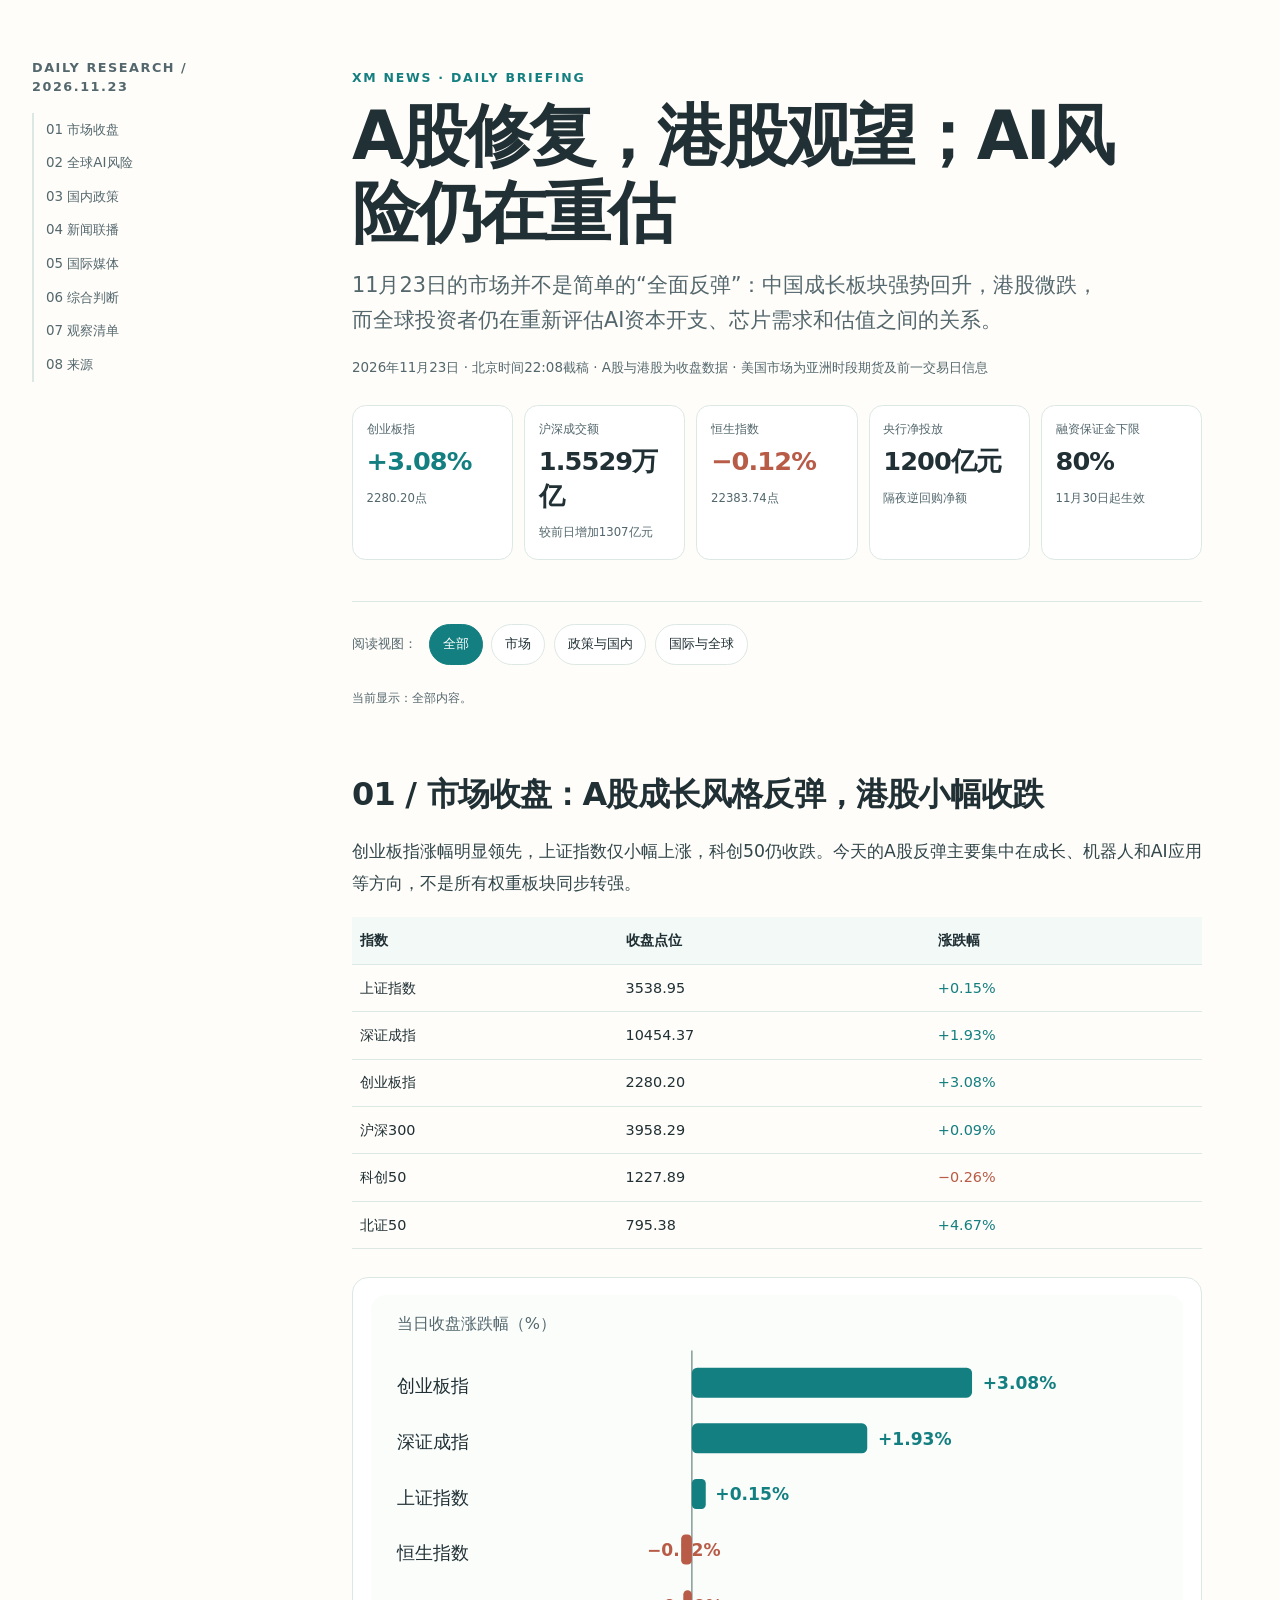
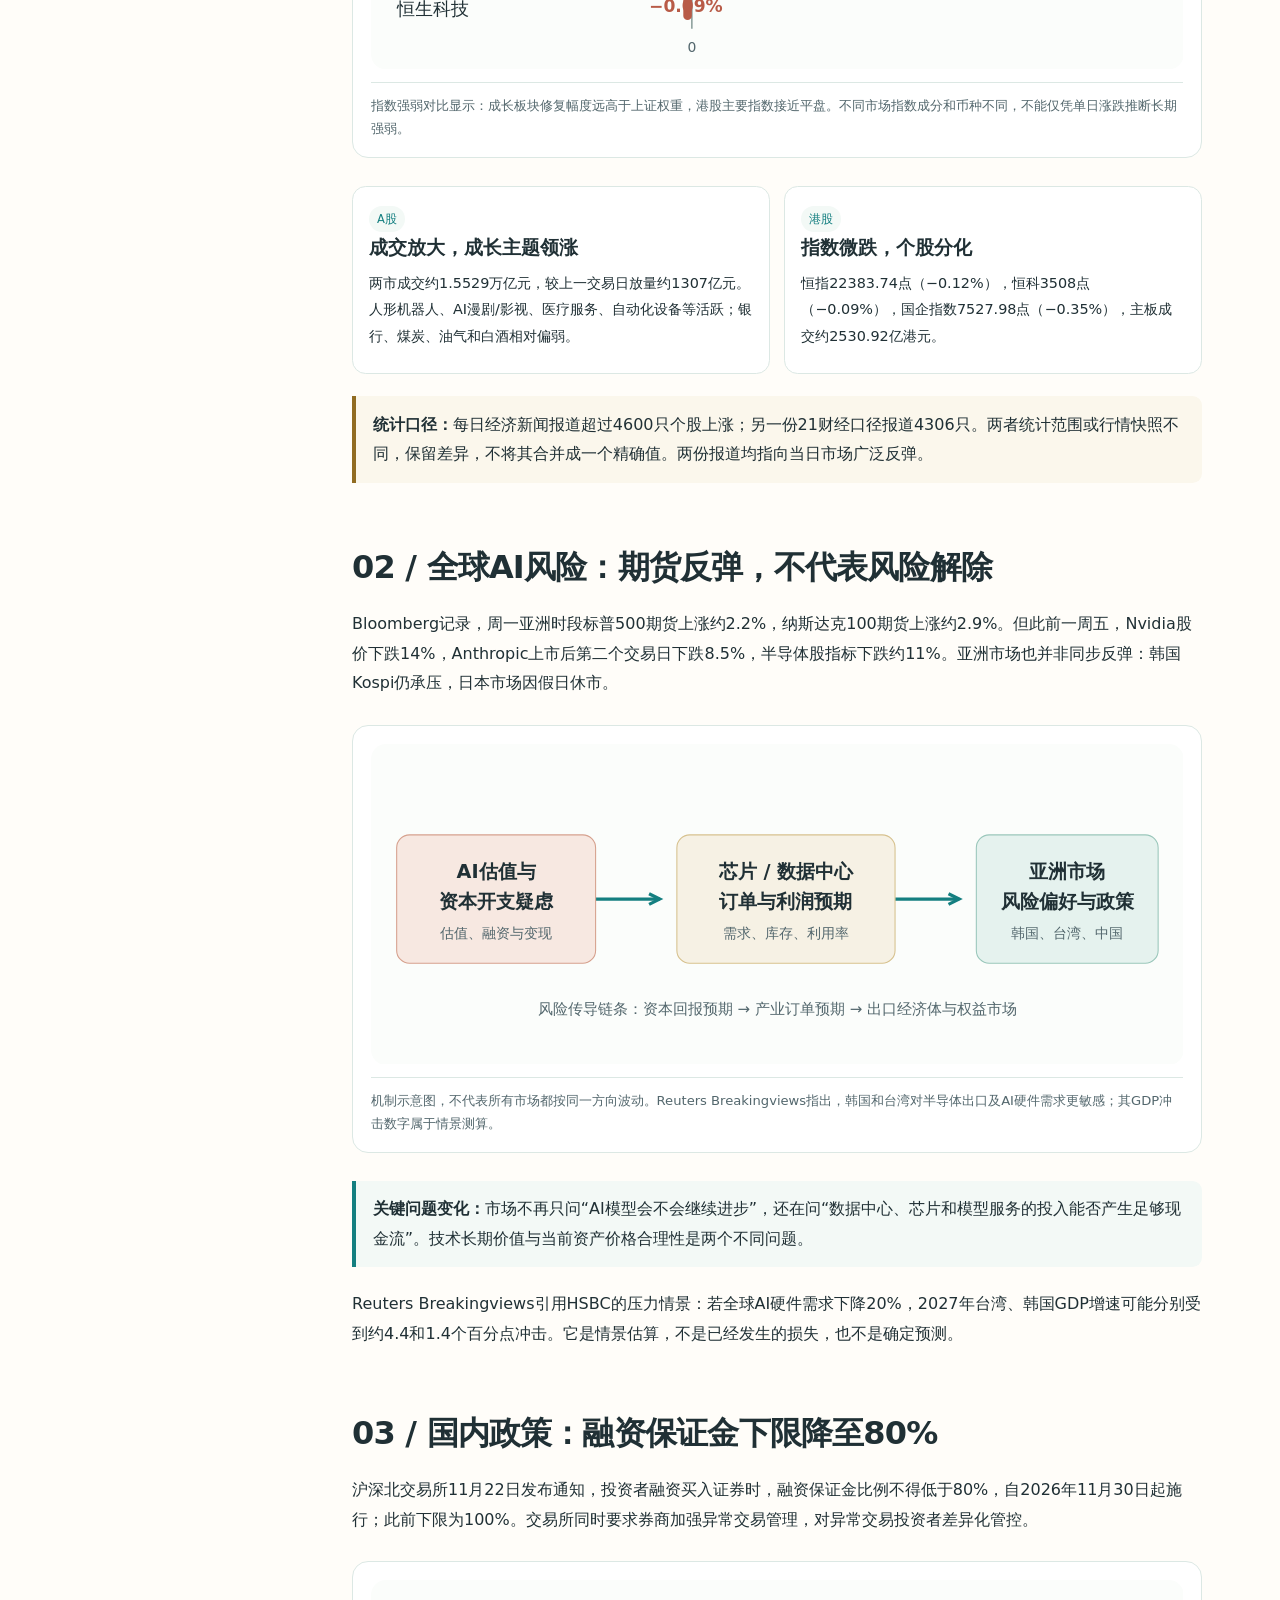
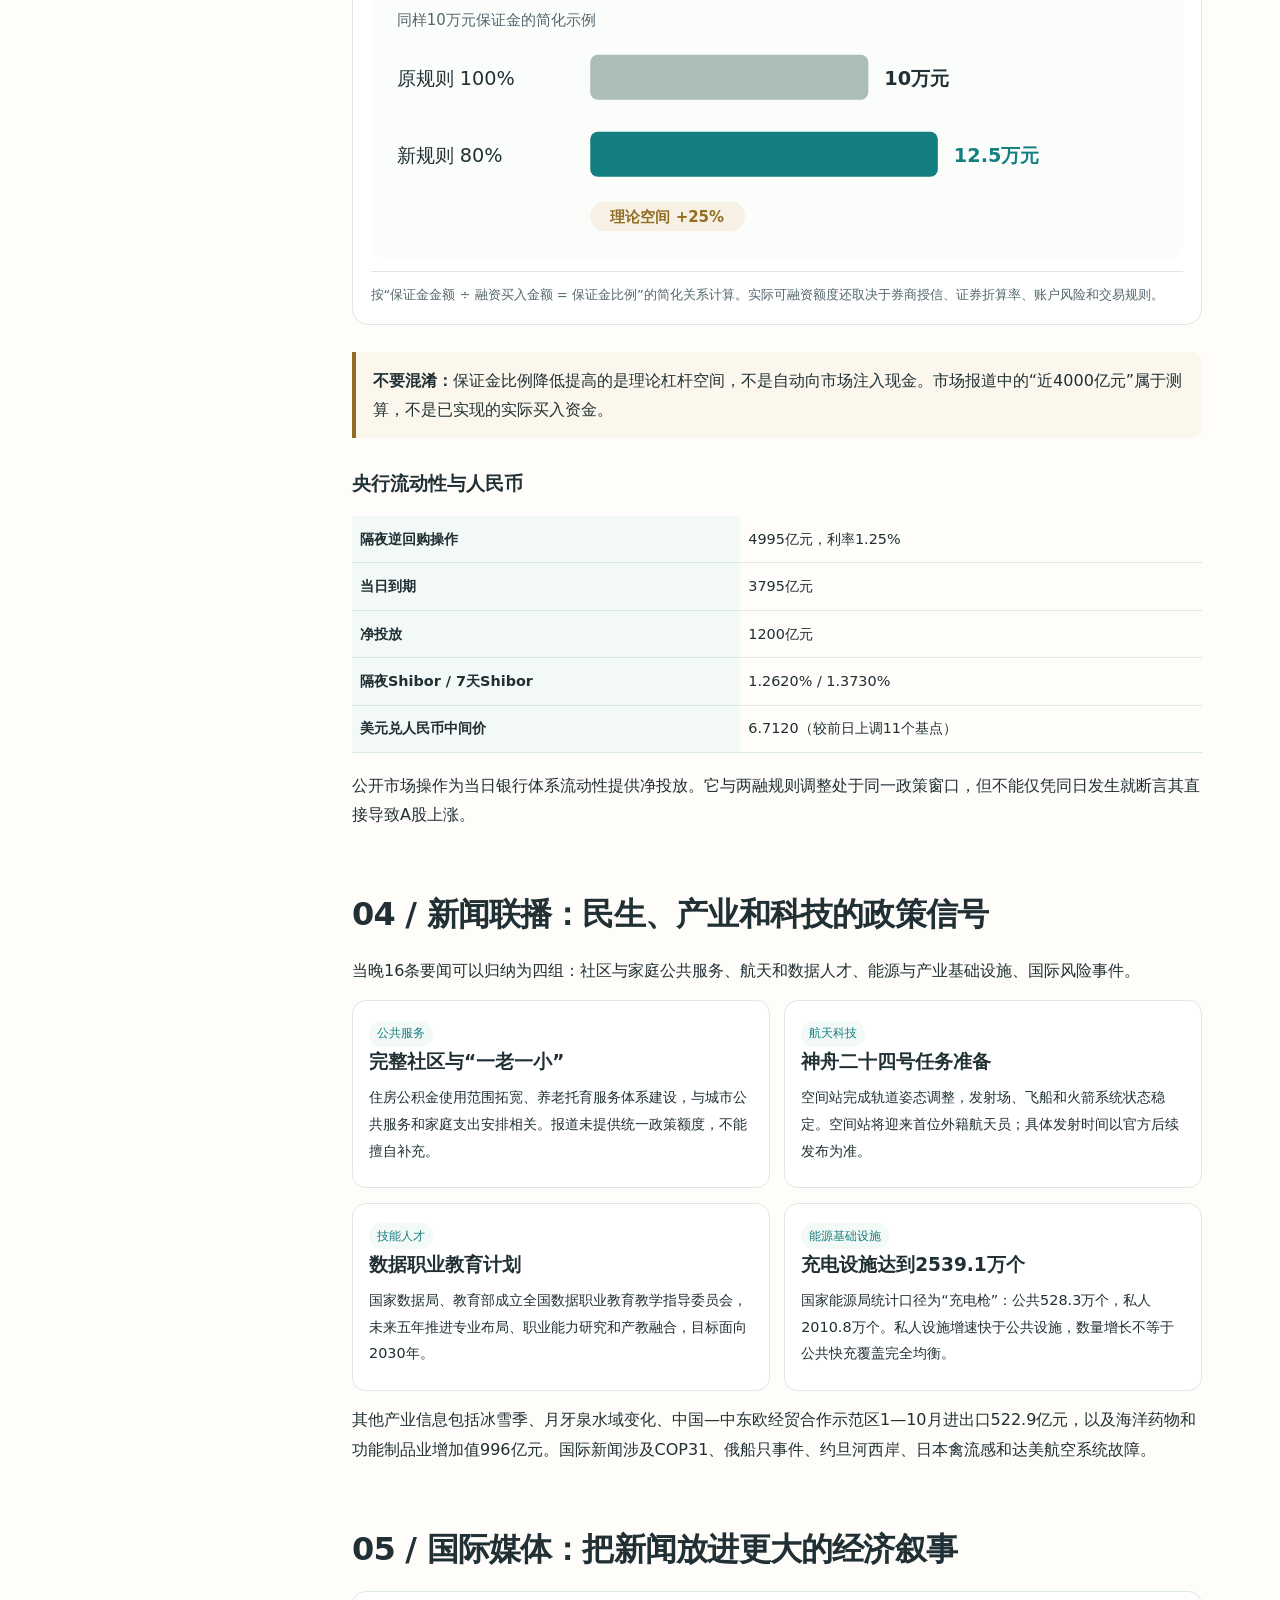
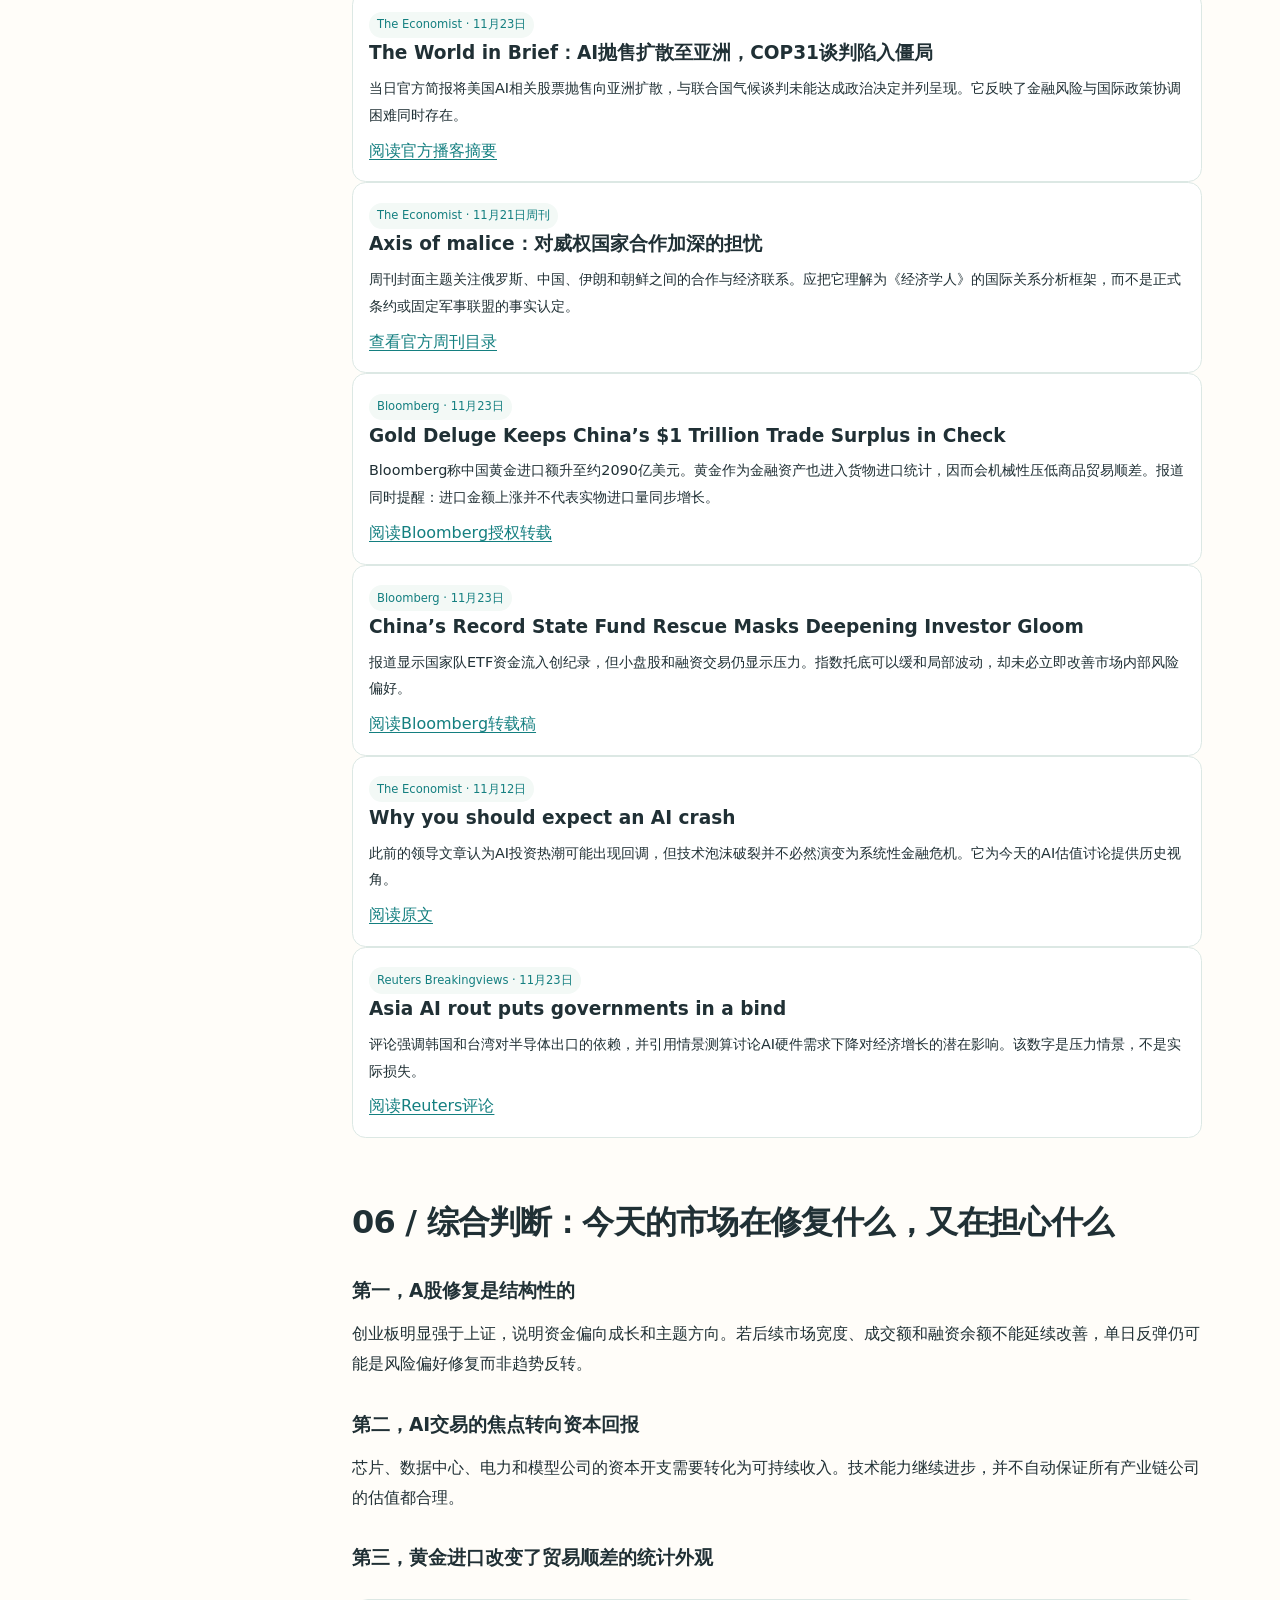
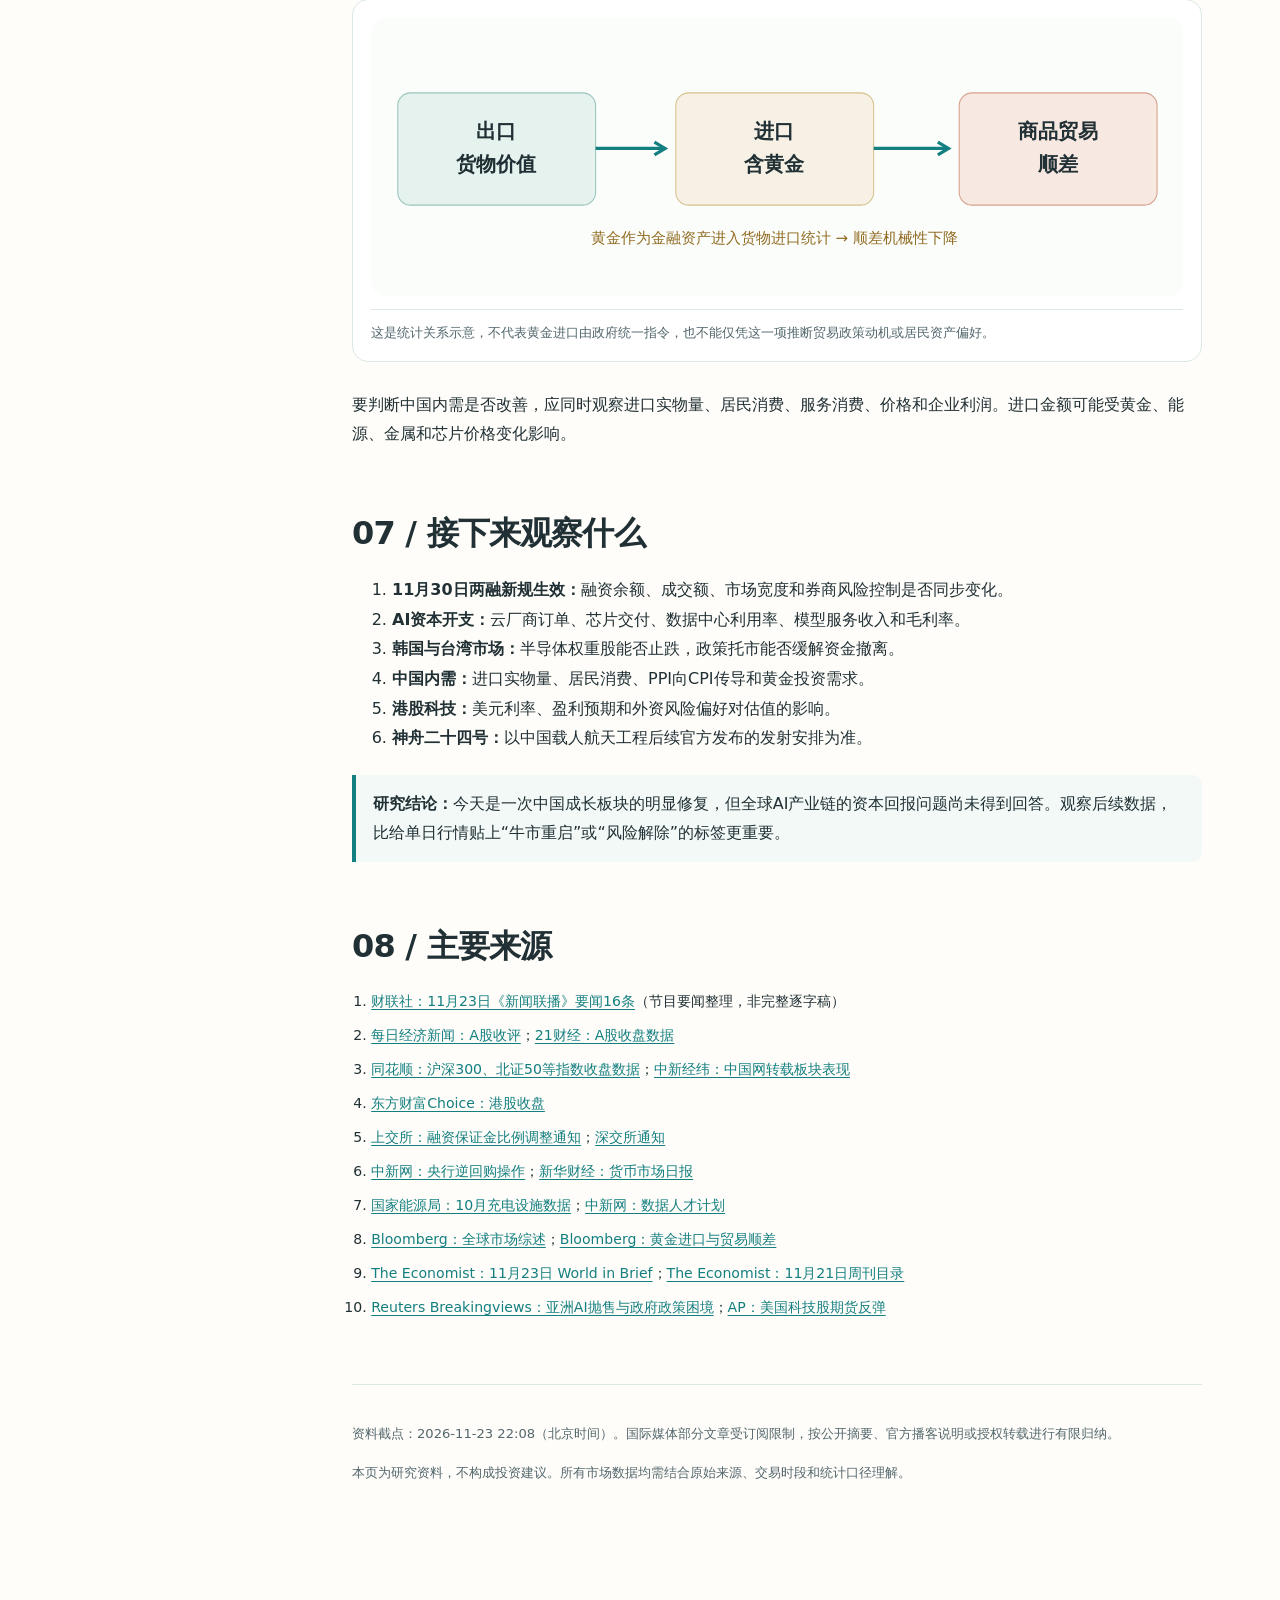
==== commit 6f3abf11: "docs: add cross-check links to visual report sources" ====
--- a/posts/2026-11-23/index.html
+++ b/posts/2026-11-23/index.html
@@ -294,6 +294,7 @@
 <ol class="source-list">
 <li><a href="https://finance.eastmoney.com/a/202611233937488474.html" target="_blank" rel="noopener">财联社：11月23日《新闻联播》要闻16条</a>（节目要闻整理，非完整逐字稿）</li>
 <li><a href="https://www.nbd.com.cn/articles/2026-11-23/4655897.html" target="_blank" rel="noopener">每日经济新闻：A股收评</a>；<a href="https://finance.eastmoney.com/a/202611233937239827.html" target="_blank" rel="noopener">21财经：A股收盘数据</a></li>
+<li><a href="https://news.10jqka.com.cn/20261123/c682101377.shtml" target="_blank" rel="noopener">同花顺：沪深300、北证50等指数收盘数据</a>；<a href="https://news.china.com.cn/2026-11/23/content_118786139.shtml" target="_blank" rel="noopener">中新经纬：中国网转载板块表现</a></li>
 <li><a href="https://finance.eastmoney.com/a/202611233937279790.html" target="_blank" rel="noopener">东方财富Choice：港股收盘</a></li>
 <li><a href="https://www.sse.com.cn/lawandrules/sselawsrules2025/trade/specific/margin/c/c_20261122_10838633.shtml" target="_blank" rel="noopener">上交所：融资保证金比例调整通知</a>；<a href="https://www.szse.cn/disclosure/notice/t20261122_623985.html" target="_blank" rel="noopener">深交所通知</a></li>
 <li><a href="https://www.chinanews.com/cj/2026/11-23/10736260.shtml" target="_blank" rel="noopener">中新网：央行逆回购操作</a>；<a href="https://m.cnfin.com/yw-lb/zixun/20261123/4499248_1.html" target="_blank" rel="noopener">新华财经：货币市场日报</a></li>
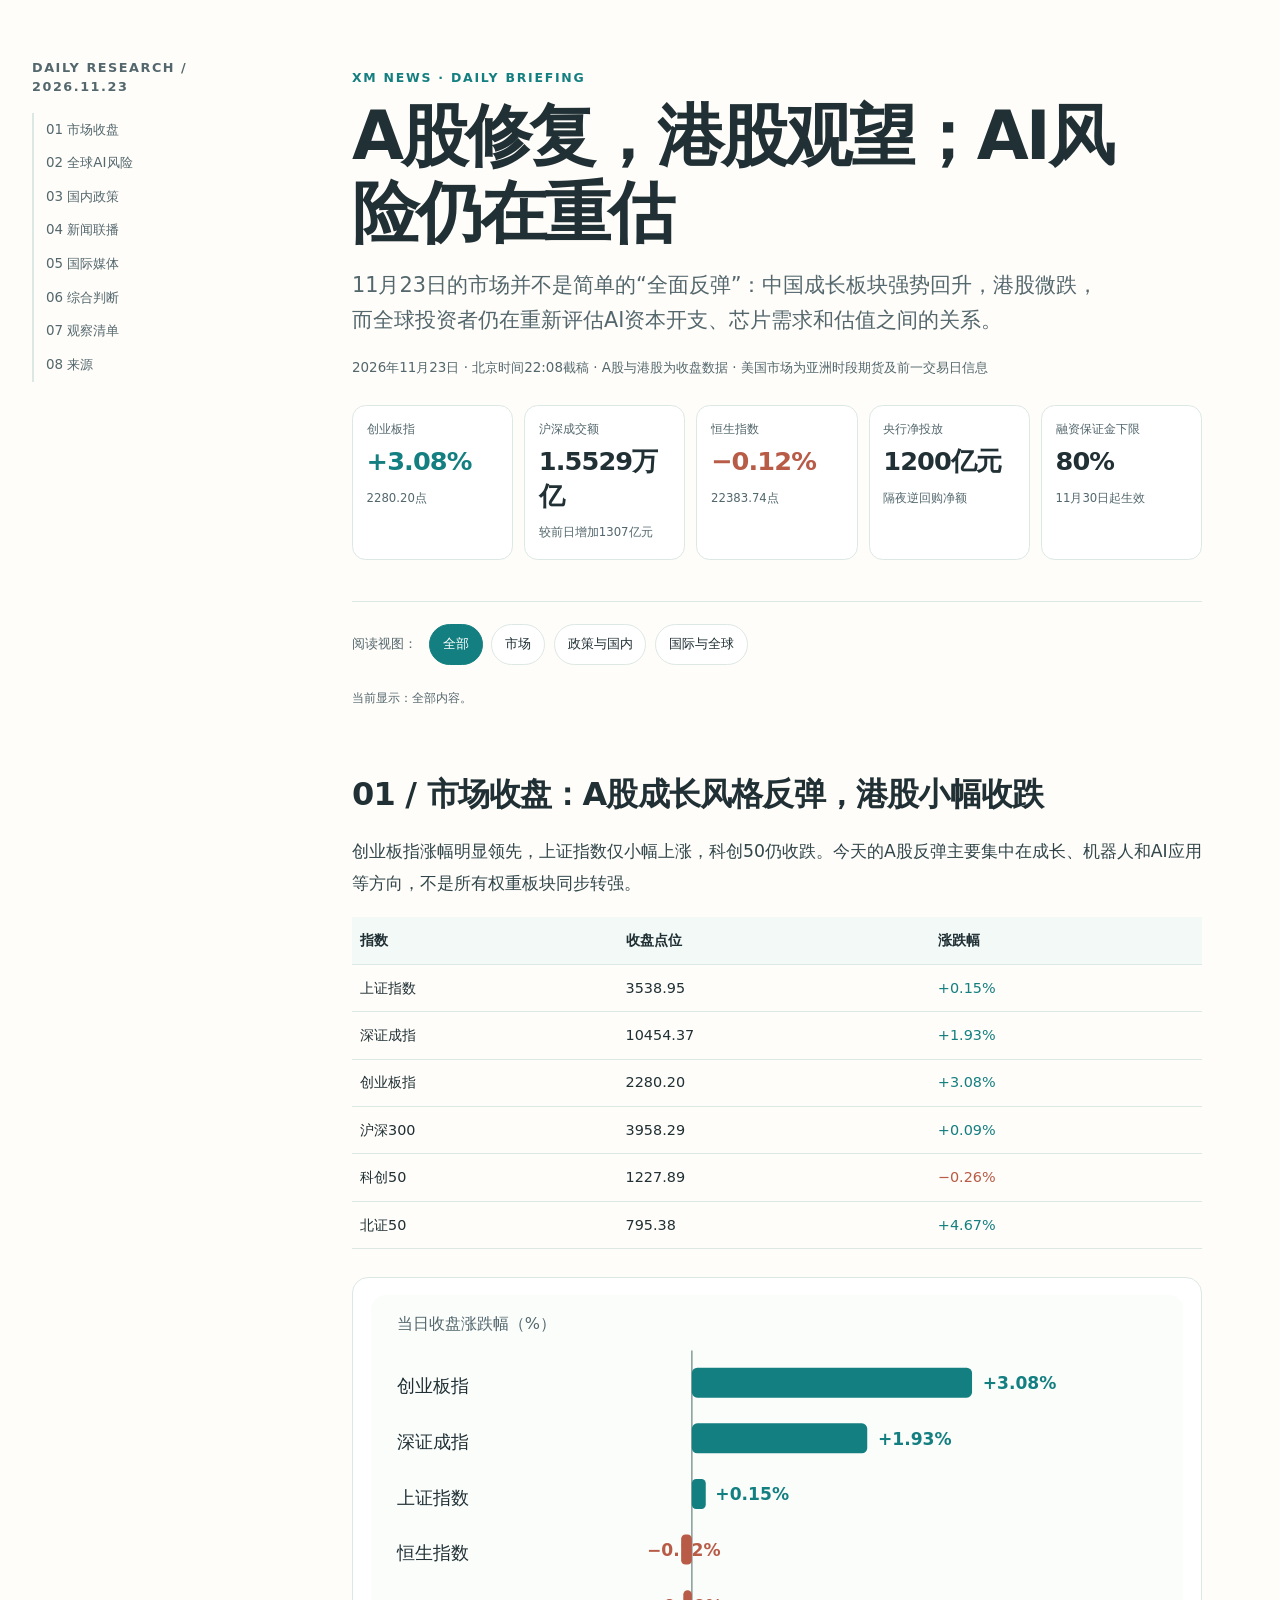
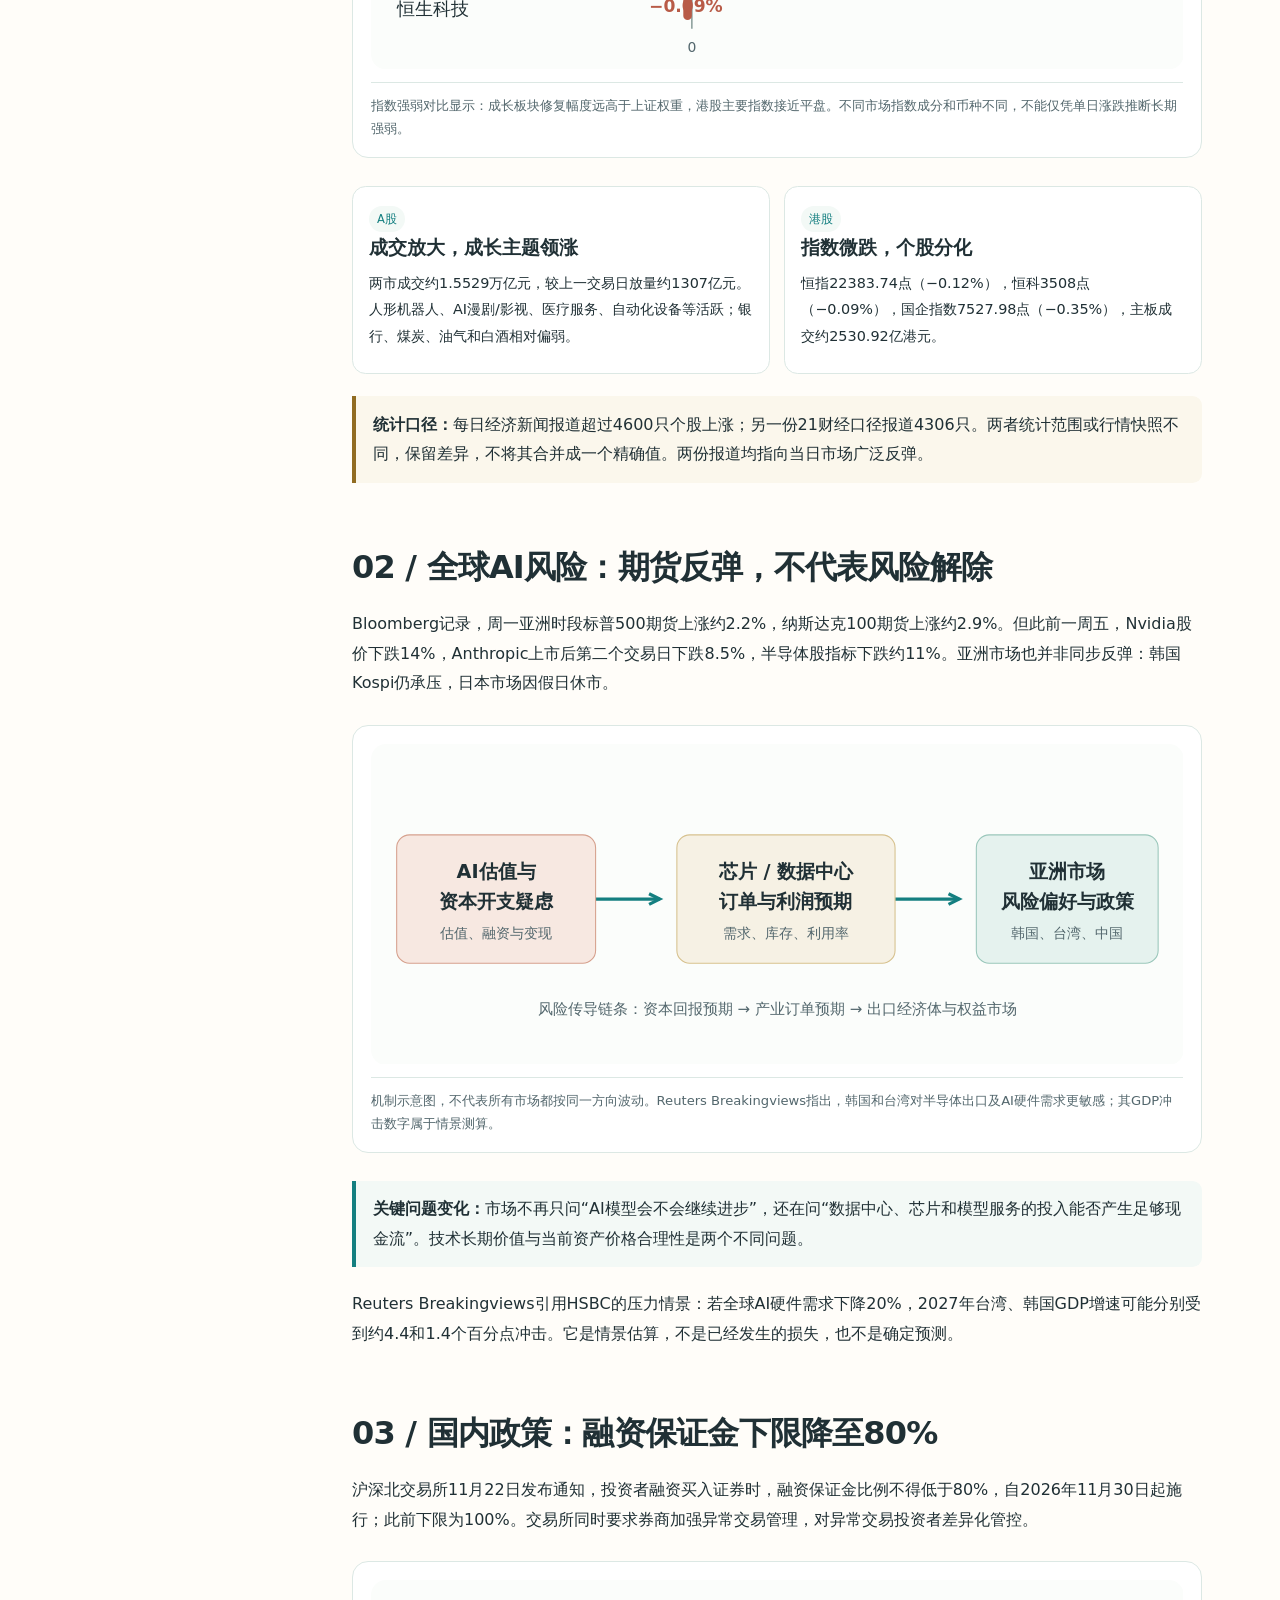
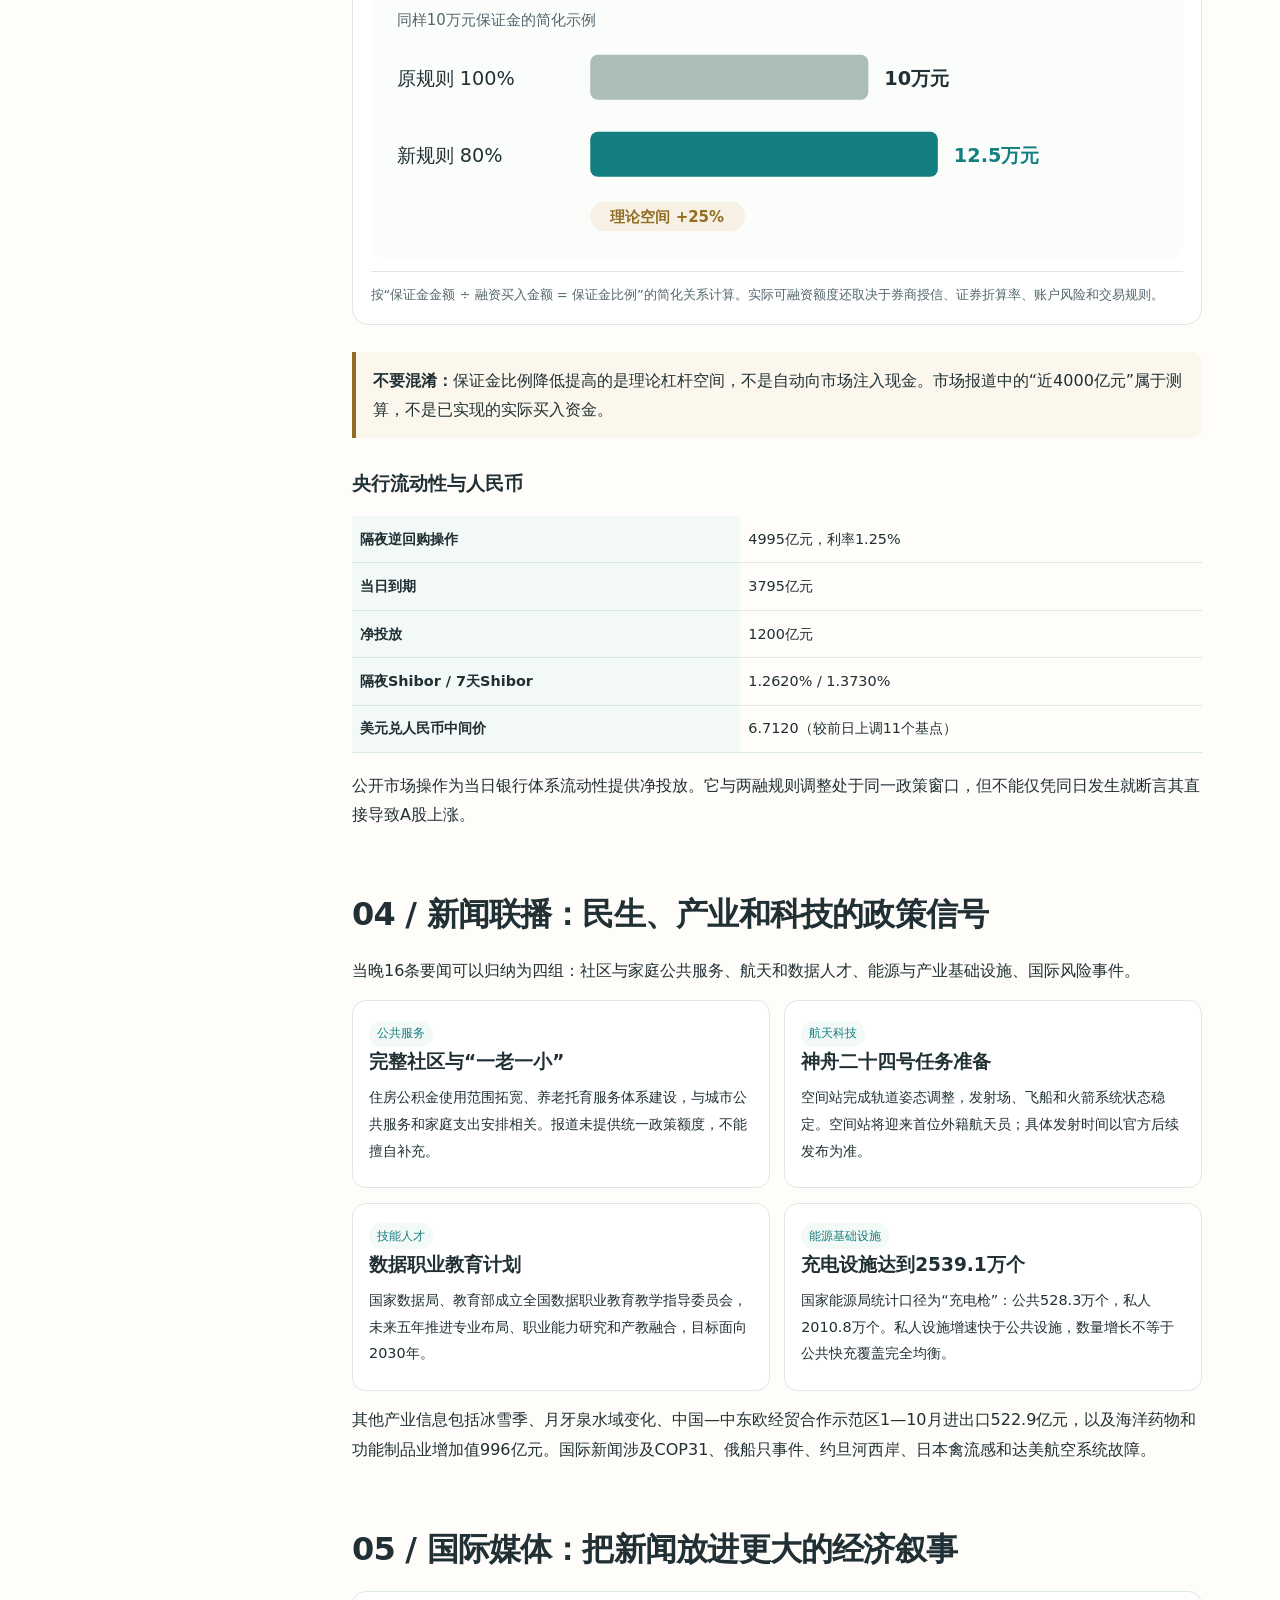
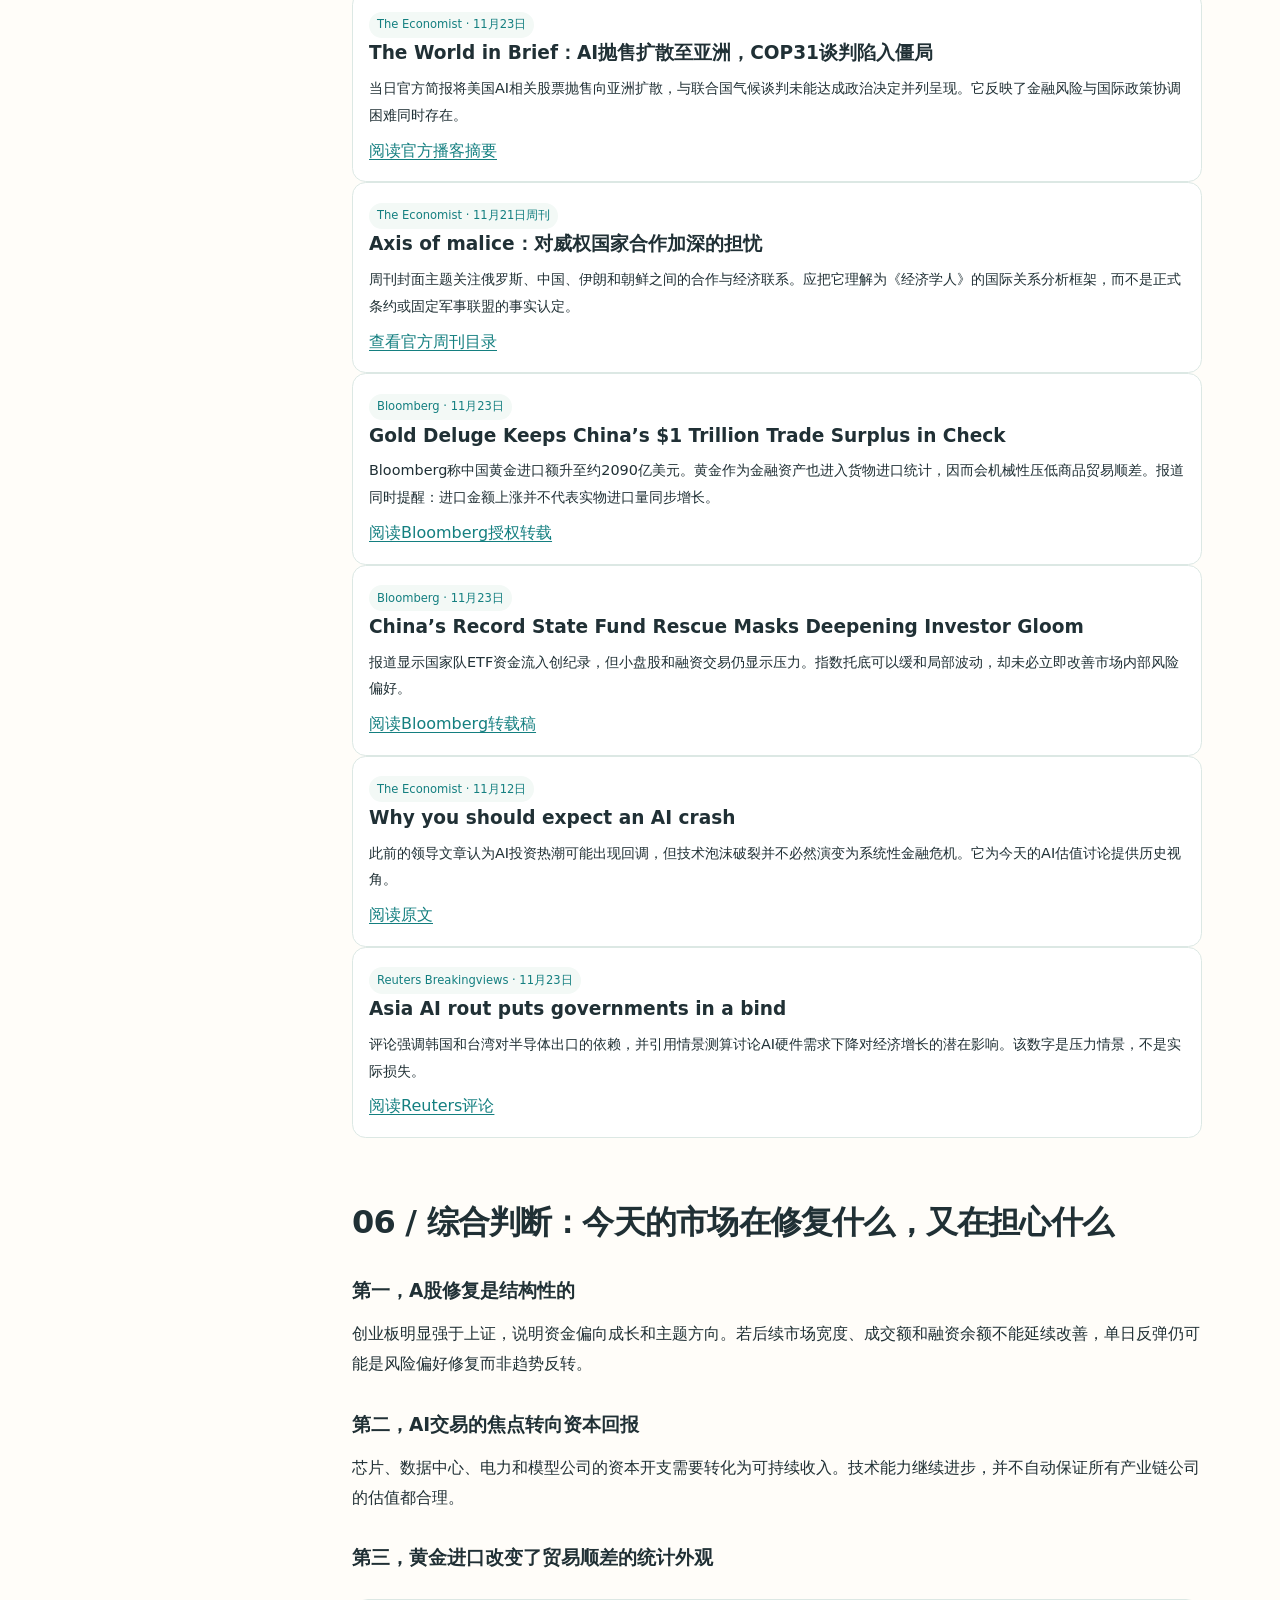
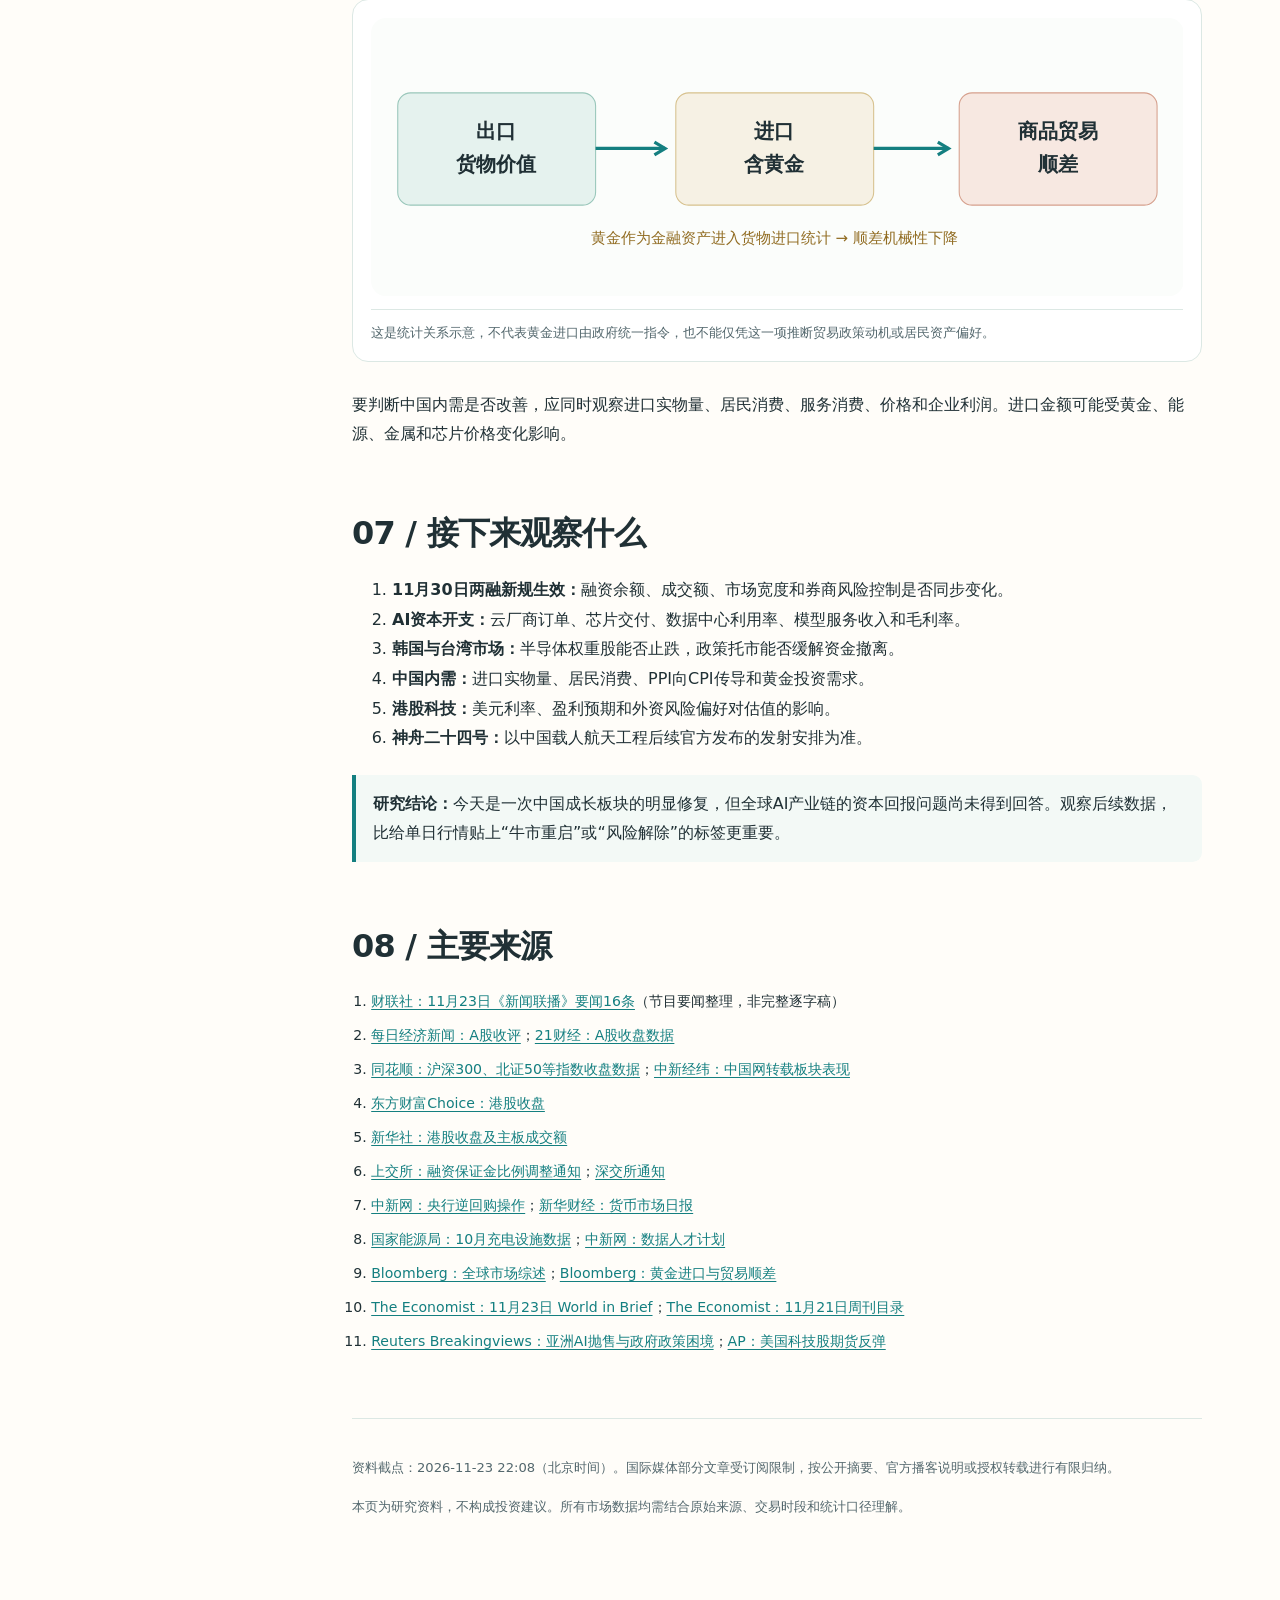
==== commit 5e99e1f3: "docs: cite Xinhua Hong Kong market close in visual report" ====
--- a/posts/2026-11-23/index.html
+++ b/posts/2026-11-23/index.html
@@ -296,6 +296,7 @@
 <li><a href="https://www.nbd.com.cn/articles/2026-11-23/4655897.html" target="_blank" rel="noopener">每日经济新闻：A股收评</a>；<a href="https://finance.eastmoney.com/a/202611233937239827.html" target="_blank" rel="noopener">21财经：A股收盘数据</a></li>
 <li><a href="https://news.10jqka.com.cn/20261123/c682101377.shtml" target="_blank" rel="noopener">同花顺：沪深300、北证50等指数收盘数据</a>；<a href="https://news.china.com.cn/2026-11/23/content_118786139.shtml" target="_blank" rel="noopener">中新经纬：中国网转载板块表现</a></li>
 <li><a href="https://finance.eastmoney.com/a/202611233937279790.html" target="_blank" rel="noopener">东方财富Choice：港股收盘</a></li>
+<li><a href="https://news.ifeng.com/c/8yI7LqmFb3j" target="_blank" rel="noopener">新华社：港股收盘及主板成交额</a></li>
 <li><a href="https://www.sse.com.cn/lawandrules/sselawsrules2025/trade/specific/margin/c/c_20261122_10838633.shtml" target="_blank" rel="noopener">上交所：融资保证金比例调整通知</a>；<a href="https://www.szse.cn/disclosure/notice/t20261122_623985.html" target="_blank" rel="noopener">深交所通知</a></li>
 <li><a href="https://www.chinanews.com/cj/2026/11-23/10736260.shtml" target="_blank" rel="noopener">中新网：央行逆回购操作</a>；<a href="https://m.cnfin.com/yw-lb/zixun/20261123/4499248_1.html" target="_blank" rel="noopener">新华财经：货币市场日报</a></li>
 <li><a href="https://prpq.nea.gov.cn/jnyw/14930.html" target="_blank" rel="noopener">国家能源局：10月充电设施数据</a>；<a href="https://www.chinanews.com/edu/2026/11-23/10736240.shtml" target="_blank" rel="noopener">中新网：数据人才计划</a></li>
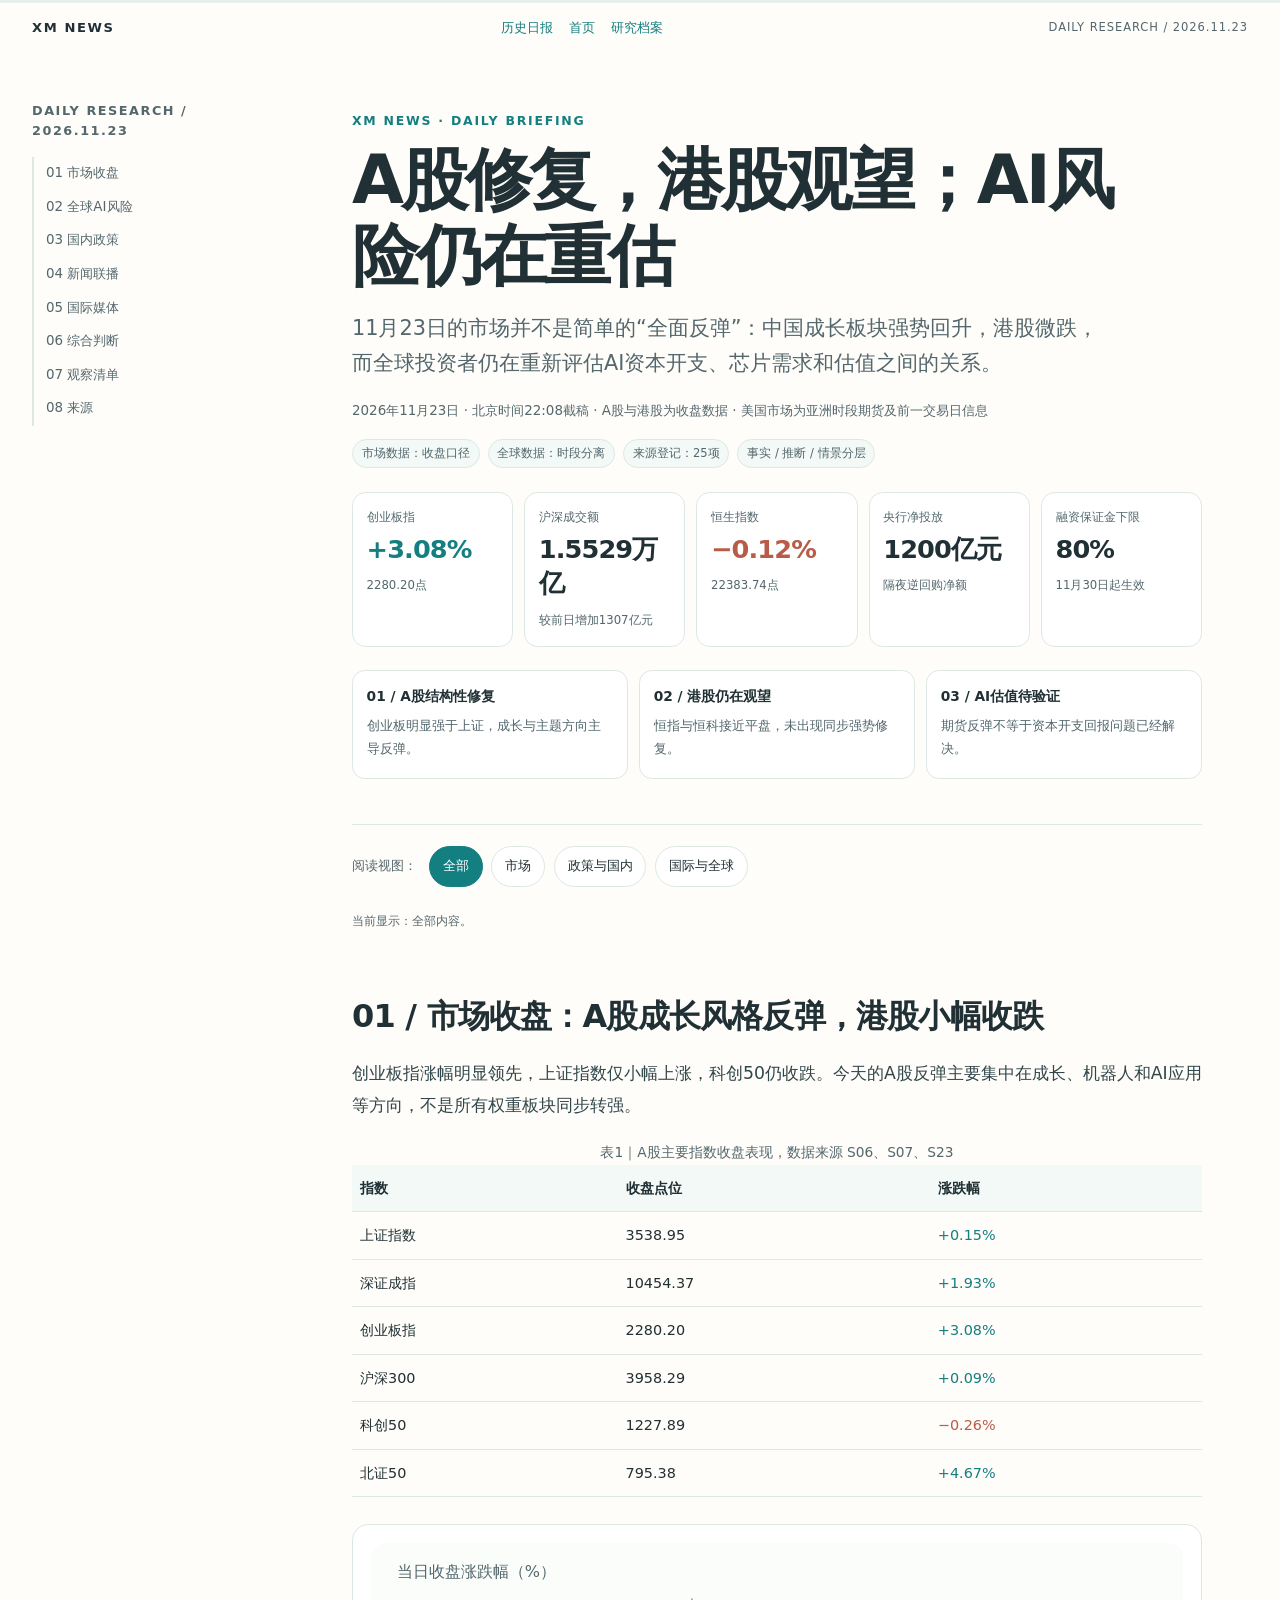
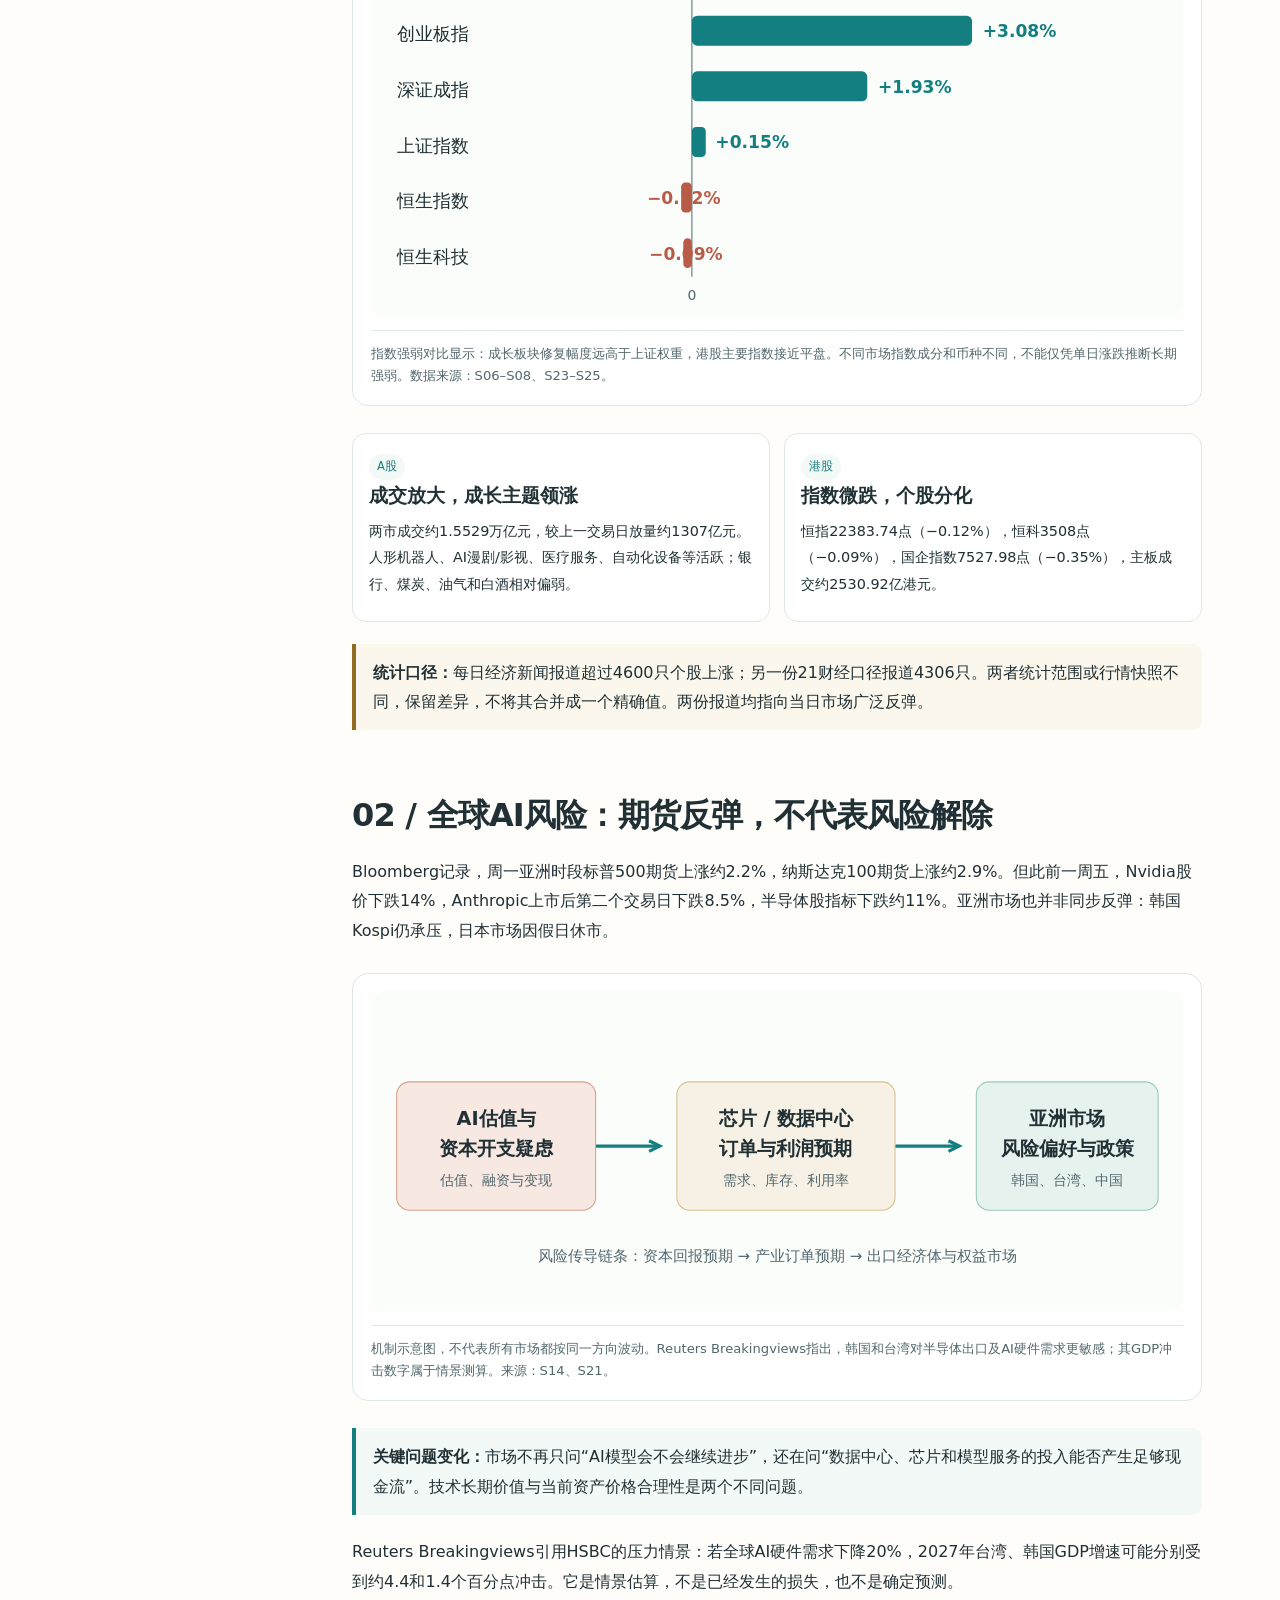
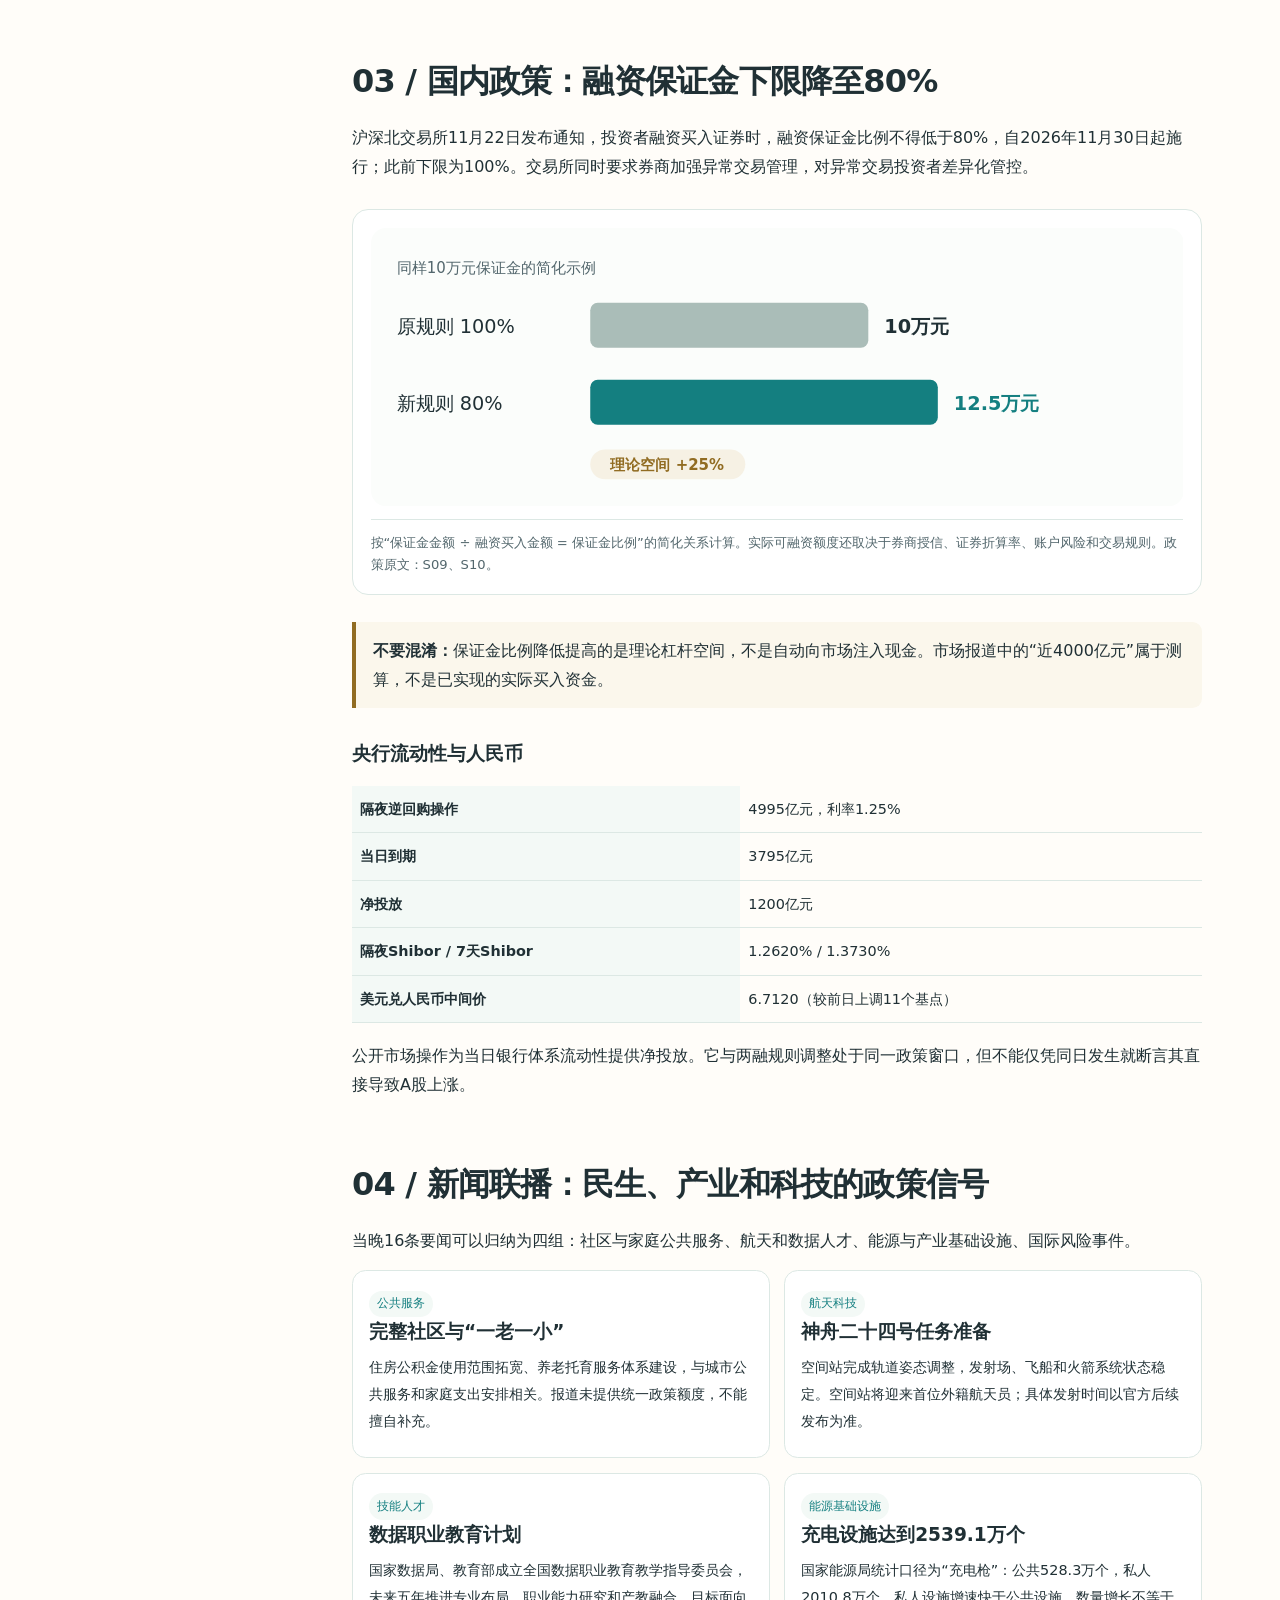
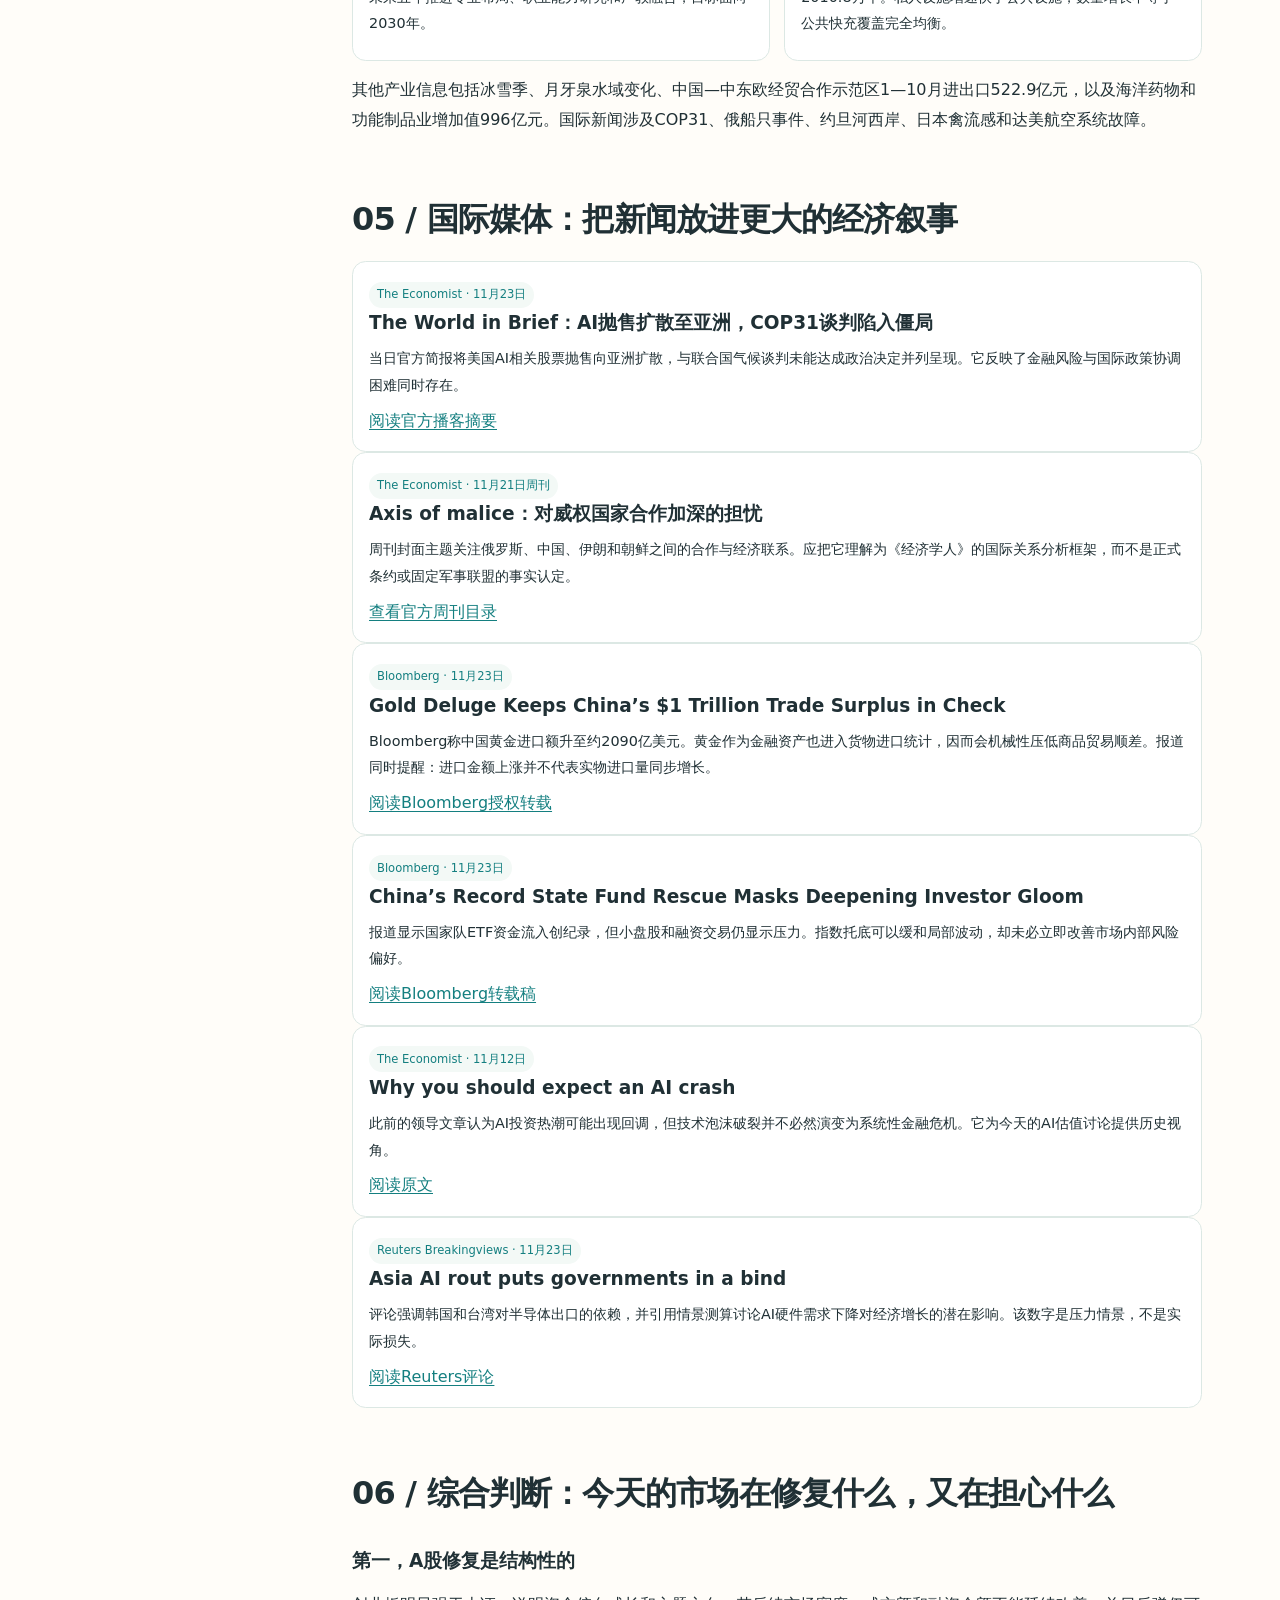
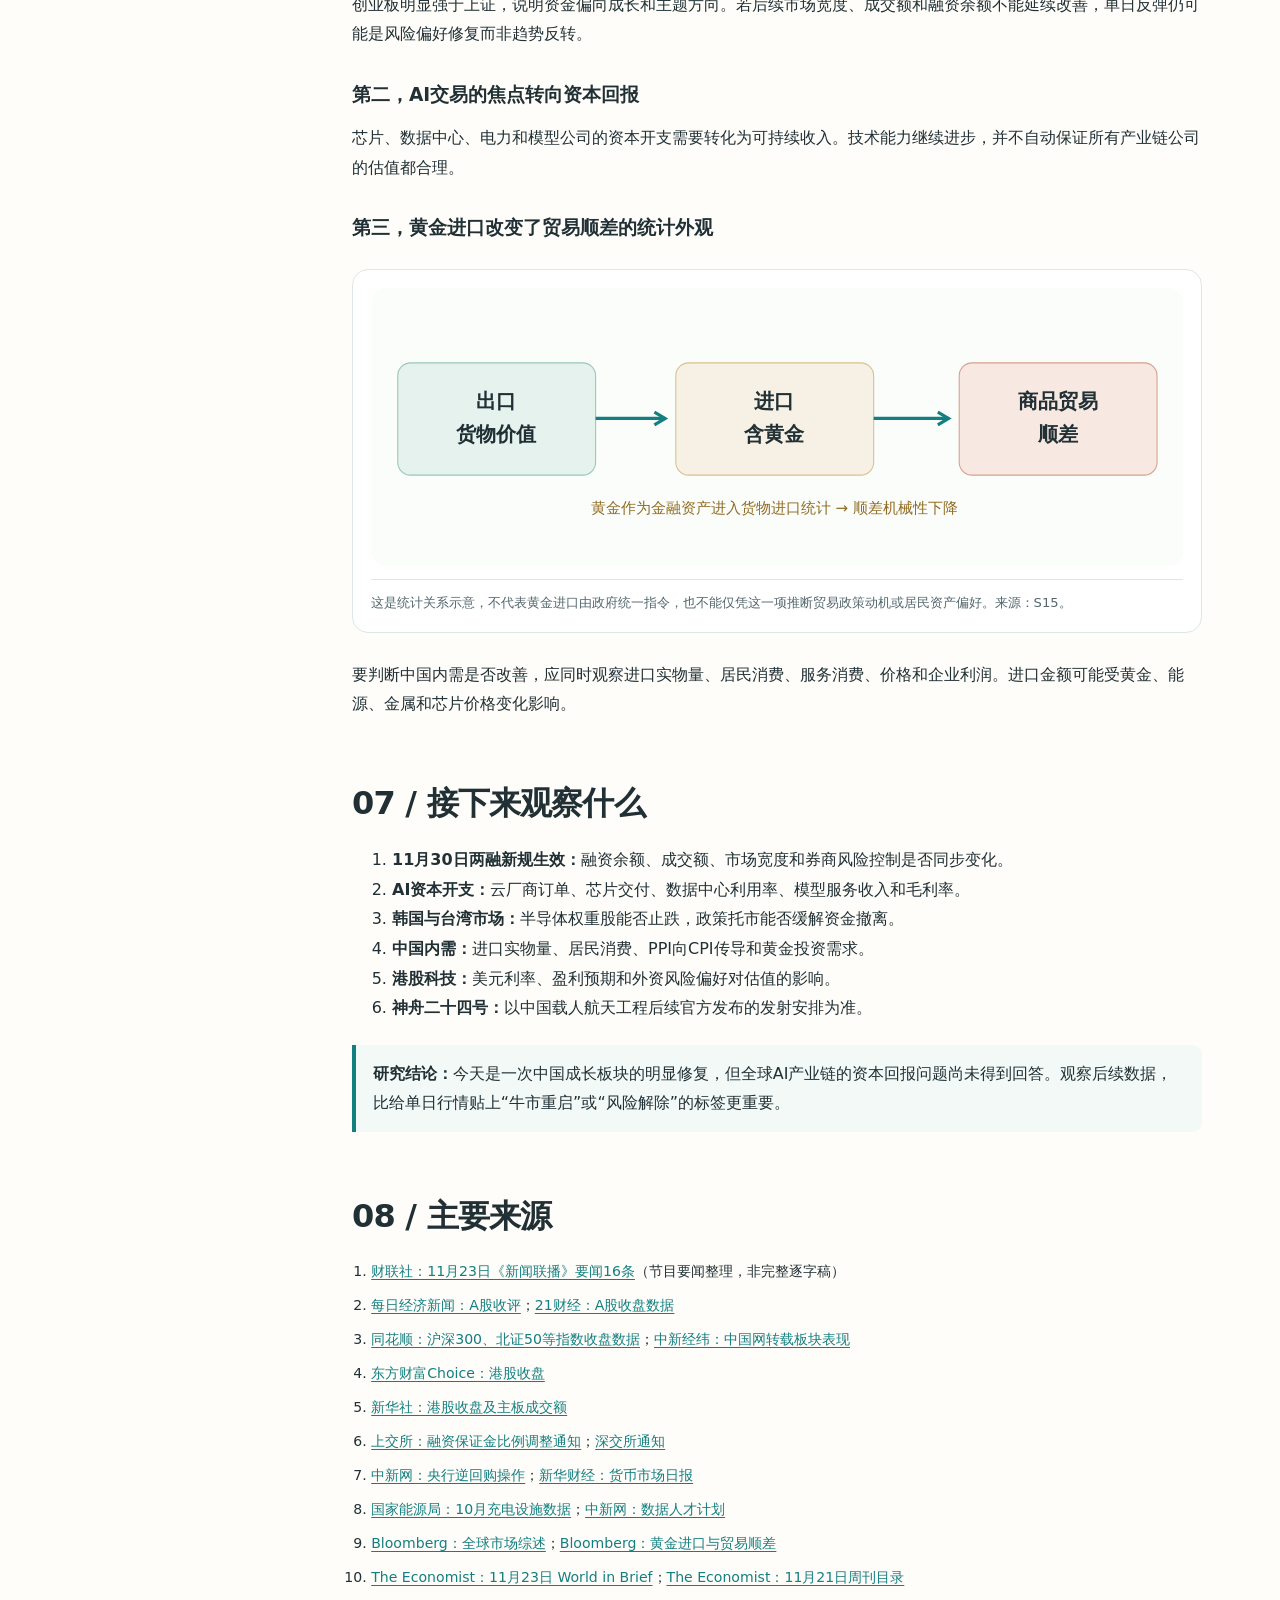
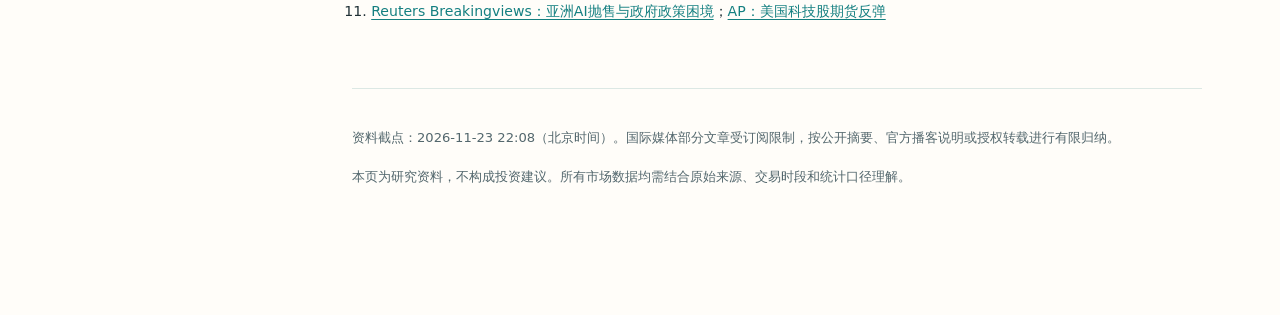
==== commit 4f0d42fb: "design: improve daily article editorial hierarchy and inline evidence" ====
--- a/posts/2026-11-23/index.html
+++ b/posts/2026-11-23/index.html
@@ -5,6 +5,12 @@
 <meta name="viewport" content="width=device-width,initial-scale=1">
 <meta name="color-scheme" content="light">
 <meta name="description" content="2026年11月23日新闻联播、A股港股、全球市场与Economist、Bloomberg重点文章研究。">
+<meta property="og:type" content="article">
+<meta property="og:title" content="A股修复，港股观望；AI风险仍在重估｜XM News">
+<meta property="og:description" content="中国成长板块反弹、港股微跌，全球投资者继续重估AI资本开支与盈利兑现。">
+<meta property="og:url" content="https://1998x-stack.github.io/xm-news/posts/2026-11-23/">
+<meta name="theme-color" content="#fffdf9">
+<link rel="canonical" href="https://1998x-stack.github.io/xm-news/posts/2026-11-23/">
 <title>2026.11.23｜A股修复，AI风险重估</title>
 <style>
 :root{color-scheme:light;--paper:#fffdf9;--ink:#203035;--subtle:#53676d;--accent:#147f80;--transform:#d06d4d;--structure:#7461ba;--annotation:#916c22;--border:#dce8e4;--surface:#f3f9f6;--max-reading:850px;--positive:#147f80;--negative:#b85b47}
@@ -16,6 +22,11 @@
 a:focus-visible,button:focus-visible{outline:3px solid var(--accent);outline-offset:3px}
 .skip-link{position:absolute;left:1rem;top:-5rem;background:var(--ink);color:white;padding:.5rem 1rem;z-index:20}
 .skip-link:focus{top:1rem}
+.reading-progress{position:fixed;inset:0 auto auto 0;width:100%;height:3px;background:#e6efeb;z-index:50}.reading-progress span{display:block;width:0;height:100%;background:var(--accent);transform-origin:left}
+.sitebar{max-width:1280px;margin:0 auto;padding:1rem 2rem .2rem;display:flex;align-items:center;justify-content:space-between;gap:1rem;font-size:.82rem;color:var(--subtle)}.sitebar .brand{font-weight:850;letter-spacing:.12em;color:var(--ink);text-decoration:none}.sitebar nav{display:flex;gap:1rem}.sitebar nav a{text-decoration:none}.sitebar .edition{font-size:.72rem;letter-spacing:.08em}
+.report-context{display:flex;gap:.5rem;flex-wrap:wrap;margin:.9rem 0 0}.report-context span{font-size:.72rem;color:var(--subtle);background:var(--surface);border:1px solid var(--border);border-radius:999px;padding:.2rem .55rem}
+.takeaways{display:grid;grid-template-columns:repeat(3,minmax(0,1fr));gap:.7rem;margin:1.4rem 0}.takeaway{border:1px solid var(--border);border-radius:.8rem;background:white;padding:.85rem}.takeaway strong{display:block;font-size:.86rem;margin-bottom:.25rem}.takeaway p{font-size:.8rem;color:var(--subtle);margin:.2rem 0}
+.source-ref{display:inline-block;font-size:.74rem;color:var(--accent);font-weight:700;margin-left:.3rem}
 .layout{max-width:1280px;margin:0 auto;display:grid;grid-template-columns:210px minmax(0,1fr);gap:clamp(2rem,5vw,5rem);padding:3.6rem 2rem 7rem}
 .toc{position:sticky;top:2rem;align-self:start;font-size:.84rem;line-height:1.55;max-height:calc(100vh - 4rem);overflow:auto}
 .toc strong{display:block;font-size:.8rem;letter-spacing:.12em;margin-bottom:1rem;color:var(--subtle)}
@@ -62,14 +73,17 @@
 .source-list{padding-left:1.2rem}
 .source-list li{margin:.5rem 0;font-size:.88rem}
 footer{border-top:1px solid var(--border);margin-top:4rem;padding-top:1.4rem;color:var(--subtle);font-size:.82rem}
+@media(max-width:700px){.sitebar{padding:1rem 1rem .2rem;flex-wrap:wrap}.sitebar .edition{width:100%}.takeaways{grid-template-columns:1fr}}
 @media(max-width:960px){.layout{display:block;padding:2rem 1.25rem 5rem}.toc{position:static;max-height:none;margin-bottom:1.5rem;border-bottom:1px solid var(--border);padding-bottom:1rem}.toc a{display:inline-block;border:0;border-bottom:2px solid transparent;margin-right:.3rem;padding:.35rem .3rem}.metrics{grid-template-columns:repeat(3,minmax(0,1fr))}}
 @media(max-width:560px){body{font-size:15.5px}.layout{padding:1.2rem 1rem 4rem}.metrics{grid-template-columns:repeat(2,minmax(0,1fr));gap:.55rem}.metric{padding:.7rem}.grid2{grid-template-columns:1fr}figure{padding:.65rem}section{margin-top:3rem}h2{margin-bottom:.9rem}table{font-size:.82rem}th,td{padding:.5rem .35rem}}
 @media(prefers-reduced-motion:reduce){html{scroll-behavior:auto}*,*::before,*::after{animation:none!important;transition:none!important}}
-@media print{body{background:white;color:black;font-size:10.5pt}.layout{display:block;padding:0}.toc,.filterbar,.skip-link{display:none!important}article{max-width:none}.metrics{grid-template-columns:repeat(5,1fr)}figure{break-inside:avoid}.story[hidden]{display:block!important}a{color:#164e54}section{margin-top:1.6rem}}
+@media print{body{background:white;color:black;font-size:10.5pt}.layout{display:block;padding:0}.toc,.filterbar,.skip-link,.sitebar,.reading-progress{display:none!important}article{max-width:none}.metrics{grid-template-columns:repeat(5,1fr)}figure{break-inside:avoid}.story[hidden]{display:block!important}a{color:#164e54}section{margin-top:1.6rem}}
 </style>
 </head>
 <body>
 <a class="skip-link" href="#content">跳转至正文</a>
+<div class="reading-progress" aria-hidden="true"><span id="reading-progress-fill"></span></div>
+<header class="sitebar"><a class="brand" href="../../">XM NEWS</a><nav aria-label="站点导航"><a href="../../archive/">历史日报</a><a href="../../">首页</a><a href="https://github.com/1998x-stack/xm-news" rel="noopener">研究档案</a></nav><span class="edition">DAILY RESEARCH / 2026.11.23</span></header>
 <div class="layout">
 <nav class="toc" aria-label="文章目录">
 <strong>DAILY RESEARCH / 2026.11.23</strong>
@@ -89,6 +103,7 @@
 <h1>A股修复，港股观望；AI风险仍在重估</h1>
 <p class="dek">11月23日的市场并不是简单的“全面反弹”：中国成长板块强势回升，港股微跌，而全球投资者仍在重新评估AI资本开支、芯片需求和估值之间的关系。</p>
 <div class="meta">2026年11月23日 · 北京时间22:08截稿 · A股与港股为收盘数据 · 美国市场为亚洲时段期货及前一交易日信息</div>
+<div class="report-context"><span>市场数据：收盘口径</span><span>全球数据：时段分离</span><span>来源登记：25项</span><span>事实 / 推断 / 情景分层</span></div>
 <div class="metrics">
 <div class="metric"><span class="name">创业板指</span><span class="value positive">+3.08%</span><span class="detail">2280.20点</span></div>
 <div class="metric"><span class="name">沪深成交额</span><span class="value">1.5529万亿</span><span class="detail">较前日增加1307亿元</span></div>
@@ -96,6 +111,11 @@
 <div class="metric"><span class="name">央行净投放</span><span class="value">1200亿元</span><span class="detail">隔夜逆回购净额</span></div>
 <div class="metric"><span class="name">融资保证金下限</span><span class="value">80%</span><span class="detail">11月30日起生效</span></div>
 </div>
+<div class="takeaways" aria-label="今日核心结论">
+<div class="takeaway"><strong>01 / A股结构性修复</strong><p>创业板明显强于上证，成长与主题方向主导反弹。</p></div>
+<div class="takeaway"><strong>02 / 港股仍在观望</strong><p>恒指与恒科接近平盘，未出现同步强势修复。</p></div>
+<div class="takeaway"><strong>03 / AI估值待验证</strong><p>期货反弹不等于资本开支回报问题已经解决。</p></div>
+</div>
 </header>
 
 <div class="filterbar" aria-label="内容筛选">
@@ -110,8 +130,9 @@
 <section id="markets" class="story" data-topic="markets">
 <h2>01 / 市场收盘：A股成长风格反弹，港股小幅收跌</h2>
 <p class="lead">创业板指涨幅明显领先，上证指数仅小幅上涨，科创50仍收跌。今天的A股反弹主要集中在成长、机器人和AI应用等方向，不是所有权重板块同步转强。</p>
-<table>
-<thead><tr><th>指数</th><th>收盘点位</th><th>涨跌幅</th></tr></thead>
+<table aria-label="2026年11月23日A股主要指数收盘表现">
+<caption class="small">表1｜A股主要指数收盘表现，数据来源 S06、S07、S23</caption>
+<thead><tr><th scope="col">指数</th><th scope="col">收盘点位</th><th scope="col">涨跌幅</th></tr></thead>
 <tbody>
 <tr><td>上证指数</td><td>3538.95</td><td class="positive">+0.15%</td></tr>
 <tr><td>深证成指</td><td>10454.37</td><td class="positive">+1.93%</td></tr>
@@ -142,7 +163,7 @@
 </g>
 <text x="300" y="334" fill="#53676d" font-size="13" text-anchor="middle">0</text>
 </svg>
-<figcaption>指数强弱对比显示：成长板块修复幅度远高于上证权重，港股主要指数接近平盘。不同市场指数成分和币种不同，不能仅凭单日涨跌推断长期强弱。</figcaption>
+<figcaption>指数强弱对比显示：成长板块修复幅度远高于上证权重，港股主要指数接近平盘。不同市场指数成分和币种不同，不能仅凭单日涨跌推断长期强弱。数据来源：S06–S08、S23–S25。</figcaption>
 </figure>
 <div class="grid2">
 <div class="panel"><span class="tag">A股</span><h3>成交放大，成长主题领涨</h3><p>两市成交约1.5529万亿元，较上一交易日放量约1307亿元。人形机器人、AI漫剧/影视、医疗服务、自动化设备等活跃；银行、煤炭、油气和白酒相对偏弱。</p></div>
@@ -167,7 +188,7 @@
 <g font-size="13" fill="#53676d" text-anchor="middle"><text x="117" y="181">估值、融资与变现</text><text x="388" y="181">需求、库存、利用率</text><text x="651" y="181">韩国、台湾、中国</text></g>
 <text x="380" y="252" font-size="14" fill="#53676d" text-anchor="middle">风险传导链条：资本回报预期 → 产业订单预期 → 出口经济体与权益市场</text>
 </svg>
-<figcaption>机制示意图，不代表所有市场都按同一方向波动。Reuters Breakingviews指出，韩国和台湾对半导体出口及AI硬件需求更敏感；其GDP冲击数字属于情景测算。</figcaption>
+<figcaption>机制示意图，不代表所有市场都按同一方向波动。Reuters Breakingviews指出，韩国和台湾对半导体出口及AI硬件需求更敏感；其GDP冲击数字属于情景测算。来源：S14、S21。</figcaption>
 </figure>
 <div class="note"><strong>关键问题变化：</strong>市场不再只问“AI模型会不会继续进步”，还在问“数据中心、芯片和模型服务的投入能否产生足够现金流”。技术长期价值与当前资产价格合理性是两个不同问题。</div>
 <p>Reuters Breakingviews引用HSBC的压力情景：若全球AI硬件需求下降20%，2027年台湾、韩国GDP增速可能分别受到约4.4和1.4个百分点冲击。它是情景估算，不是已经发生的损失，也不是确定预测。</p>
@@ -186,7 +207,7 @@
 <text x="24" y="170" font-size="18" fill="#203035">新规则 80%</text><rect x="205" y="142" width="325" height="42" rx="7" fill="#147f80"/><text x="545" y="170" font-size="18" fill="#147f80" font-weight="700">12.5万元</text>
 <rect x="205" y="207" width="145" height="28" rx="14" fill="#f6f1e4"/><text x="277" y="226" text-anchor="middle" font-size="14" fill="#916c22" font-weight="700">理论空间 +25%</text>
 </svg>
-<figcaption>按“保证金金额 ÷ 融资买入金额 = 保证金比例”的简化关系计算。实际可融资额度还取决于券商授信、证券折算率、账户风险和交易规则。</figcaption>
+<figcaption>按“保证金金额 ÷ 融资买入金额 = 保证金比例”的简化关系计算。实际可融资额度还取决于券商授信、证券折算率、账户风险和交易规则。政策原文：S09、S10。</figcaption>
 </figure>
 <div class="note warning"><strong>不要混淆：</strong>保证金比例降低提高的是理论杠杆空间，不是自动向市场注入现金。市场报道中的“近4000亿元”属于测算，不是已实现的实际买入资金。</div>
 <h3>央行流动性与人民币</h3>
@@ -271,7 +292,7 @@
 <g stroke="#147f80" stroke-width="3" fill="none"><path d="M210 122 H275 M470 122 H540"/><path d="M265 116 l10 6 -10 6 M530 116 l10 6 -10 6"/></g>
 <text x="377" y="210" font-size="14" fill="#916c22" text-anchor="middle">黄金作为金融资产进入货物进口统计 → 顺差机械性下降</text>
 </svg>
-<figcaption>这是统计关系示意，不代表黄金进口由政府统一指令，也不能仅凭这一项推断贸易政策动机或居民资产偏好。</figcaption>
+<figcaption>这是统计关系示意，不代表黄金进口由政府统一指令，也不能仅凭这一项推断贸易政策动机或居民资产偏好。来源：S15。</figcaption>
 </figure>
 <p>要判断中国内需是否改善，应同时观察进口实物量、居民消费、服务消费、价格和企业利润。进口金额可能受黄金、能源、金属和芯片价格变化影响。</p>
 </section>
@@ -328,6 +349,15 @@
   }
   buttons.forEach(button => button.addEventListener('click', () => activate(button.dataset.filter)));
   activate('all');
+  const progress = document.getElementById('reading-progress-fill');
+  const updateProgress = () => {
+    const scrollable = document.documentElement.scrollHeight - window.innerHeight;
+    const ratio = scrollable > 0 ? Math.min(1, Math.max(0, window.scrollY / scrollable)) : 0;
+    if (progress) progress.style.width = (ratio * 100).toFixed(2) + '%';
+  };
+  window.addEventListener('scroll', updateProgress, { passive: true });
+  window.addEventListener('resize', updateProgress);
+  updateProgress();
 })();
 </script>
 </body>
